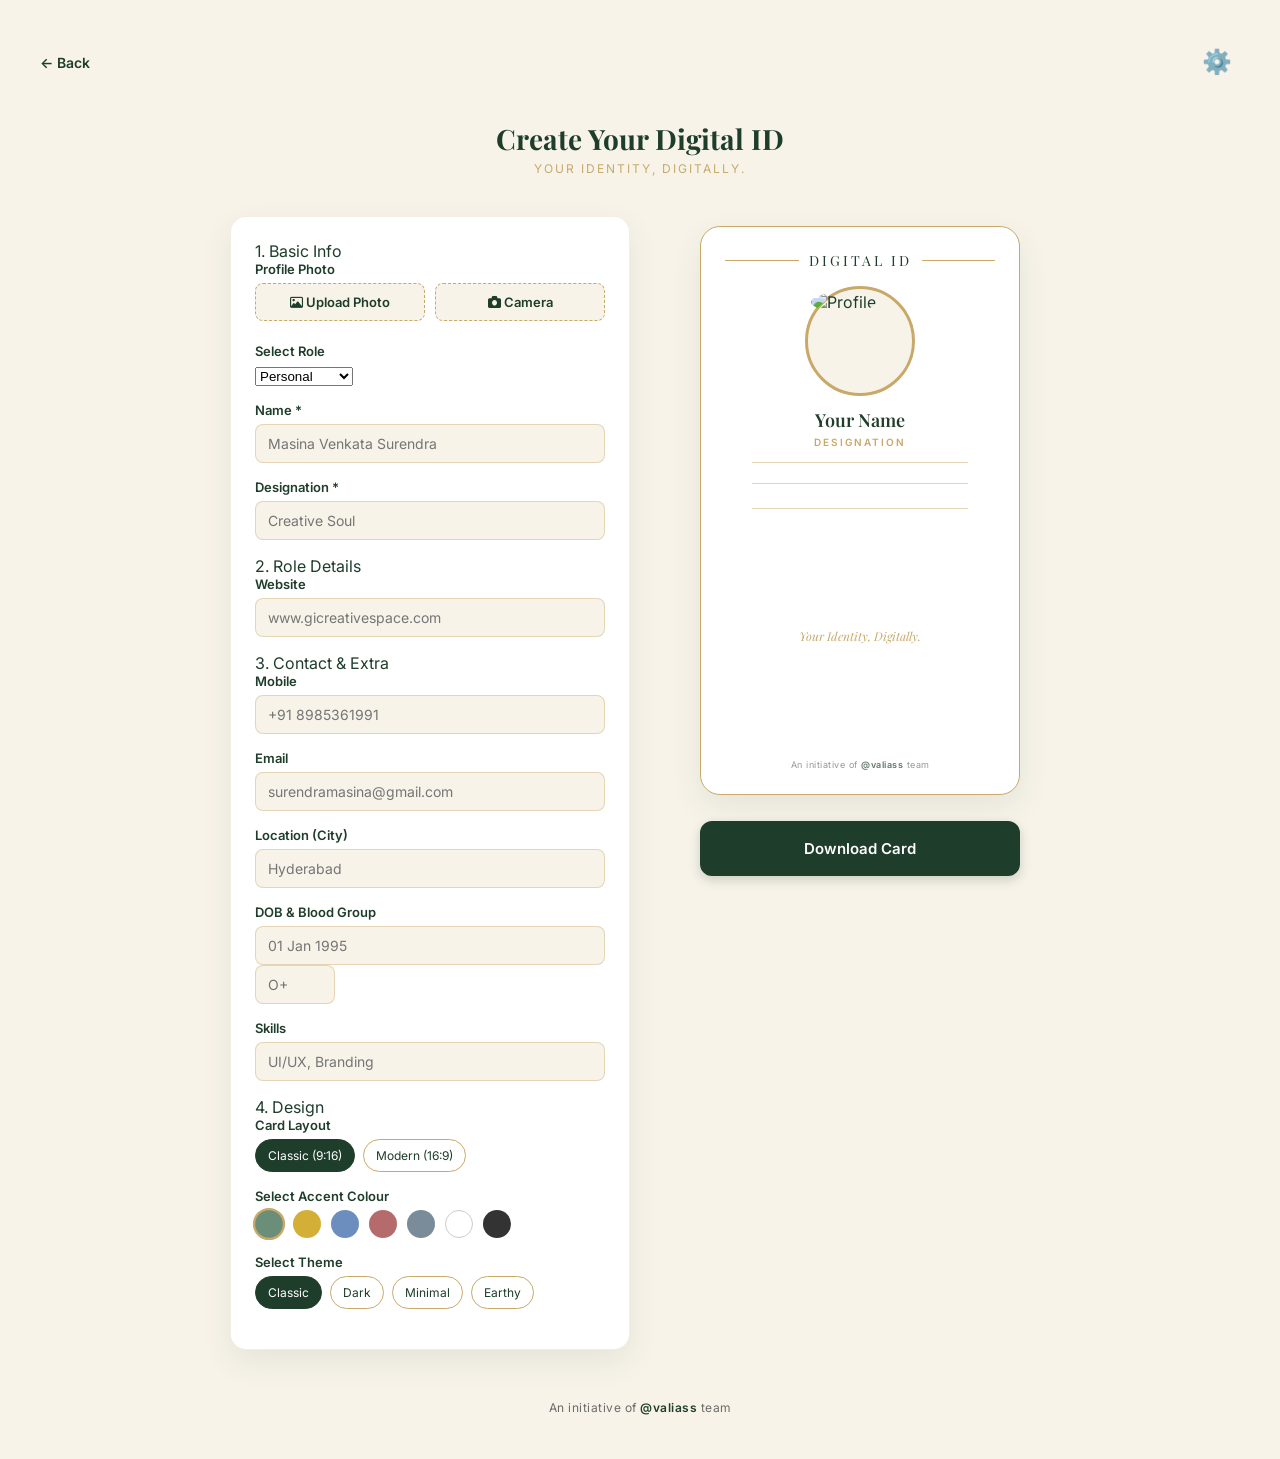
==== generator.html @ c9c591f2 "Update generator.html" ====
<!DOCTYPE html>
<html lang="en">
<head>
    <meta charset="UTF-8">
    <meta name="viewport" content="width=device-width, initial-scale=1.0">
    <title>Create Your Digital ID - Free</title>
    
    <link rel="icon" href="data:,">
    
    <!-- Google Fonts -->
    <link rel="preconnect" href="https://fonts.googleapis.com">
    <link rel="preconnect" href="https://fonts.gstatic.com" crossorigin>
    <link href="https://fonts.googleapis.com/css2?family=Inter:wght@400;500;600&family=Playfair+Display:ital,wght@0,600;1,400&display=swap" rel="stylesheet">
    
    <!-- FontAwesome for Premium Icons -->
    <link rel="stylesheet" href="https://cdnjs.cloudflare.com/ajax/libs/font-awesome/6.4.0/css/all.min.css">
    
    <!-- html2canvas for Download -->
    <script src="https://cdnjs.cloudflare.com/ajax/libs/html2canvas/1.4.1/html2canvas.min.js"></script>

    <!-- Custom CSS -->
    <link rel="stylesheet" href="css/style.css">
    <link rel="stylesheet" href="css/generator.css">
</head>
<body>

    <!-- Top Bar -->
    <div class="top-nav">
        <a href="index.html" class="back-btn">← Back</a>
        <button id="settingsBtn" class="settings-icon">⚙️</button>
    </div>

    <div class="generator-container">
        <h1 class="page-title">Create Your Digital ID</h1>
        <p class="page-subtitle">Your Identity, Digitally.</p>

        <div class="generator-layout">
            
            <!-- LEFT SIDE: FORM -->
            <div class="form-section">
                
                <!-- Section 1: Basic Info -->
                <div class="form-section-title">1. Basic Info</div>
                
                <div class="form-group">
                    <label>Profile Photo</label>
                    <div class="photo-buttons">
                        <label for="fileInput" class="btn-upload"><i class="fa-regular fa-image"></i> Upload Photo</label>
                        <input type="file" id="fileInput" accept="image/*" hidden>
                        <label for="cameraInput" class="btn-upload"><i class="fa-solid fa-camera"></i> Camera</label>
                        <input type="file" id="cameraInput" accept="image/*" capture="user" hidden>
                    </div>
                </div>

                <div class="form-group">
                    <label>Select Role</label>
                    <select id="roleSelect" onchange="updateRoleFields()">
                        <option value="personal">Personal</option>
                        <option value="professional">Professional</option>
                        <option value="student">Student</option>
                        <option value="organization">Organization</option>
                    </select>
                </div>

                <div class="form-group">
                    <label>Name *</label>
                    <input type="text" id="nameInput" placeholder="Masina Venkata Surendra" oninput="updateCard()">
                </div>

                <div class="form-group">
                    <label>Designation *</label>
                    <input type="text" id="designationInput" placeholder="Creative Soul" oninput="updateCard()">
                </div>

                <!-- Section 2: Role Specific -->
                <div class="form-section-title">2. Role Details</div>
                <div class="form-group" id="roleFieldGroup" style="display: none;">
                    <label id="roleFieldLabel">Company Name</label>
                    <input type="text" id="roleInput" placeholder="GI Creative Space" oninput="updateCard()">
                </div>
                <div class="form-group" id="websiteGroup">
                    <label>Website</label>
                    <input type="text" id="websiteInput" placeholder="www.gicreativespace.com" oninput="updateCard()">
                </div>

                <!-- Section 3: Contact & Extra -->
                <div class="form-section-title">3. Contact & Extra</div>
                
                <div class="form-group">
                    <label>Mobile</label>
                    <input type="text" id="mobileInput" placeholder="+91 8985361991" oninput="updateCard()">
                </div>

                <div class="form-group">
                    <label>Email</label>
                    <input type="email" id="emailInput" placeholder="surendramasina@gmail.com" oninput="updateCard()">
                </div>

                <div class="form-group">
                    <label>Location (City)</label>
                    <input type="text" id="locationInput" placeholder="Hyderabad" oninput="updateCard()">
                </div>

                <div class="form-group">
                    <label>DOB & Blood Group</label>
                    <div class="dob-blood-group">
                        <input type="text" id="dobInput" placeholder="01 Jan 1995" oninput="updateCard()">
                        <input type="text" id="bloodInput" placeholder="O+" oninput="updateCard()" style="max-width: 80px;">
                    </div>
                </div>

                <div class="form-group">
                    <label>Skills</label>
                    <input type="text" id="skillsInput" placeholder="UI/UX, Branding" oninput="updateCard()">
                </div>

                <!-- Design Selection -->
                <div class="form-section-title">4. Design</div>
                
                <div class="form-group">
                    <label>Card Layout</label>
                    <div class="layout-selector">
                        <button class="layout-btn active" data-layout="layout-classic" onclick="setLayout('classic')">Classic (9:16)</button>
                        <button class="layout-btn" data-layout="layout-modern" onclick="setLayout('modern')">Modern (16:9)</button>
                    </div>
                </div>

                <div class="form-group">
                    <label>Select Accent Colour</label>
                    <div class="color-selector">
                        <div class="color-swatch active" data-color="green" style="background: #6B8E78;" onclick="setColor('green')"></div>
                        <div class="color-swatch" data-color="gold" style="background: #D4AF37;" onclick="setColor('gold')"></div>
                        <div class="color-swatch" data-color="blue" style="background: #6C8EBF;" onclick="setColor('blue')"></div>
                        <div class="color-swatch" data-color="rose" style="background: #B56B6B;" onclick="setColor('rose')"></div>
                        <div class="color-swatch" data-color="slate" style="background: #7A8B99;" onclick="setColor('slate')"></div>
                        <div class="color-swatch" data-color="white" style="background: #FFFFFF; border: 1px solid #ccc;" onclick="setColor('white')"></div>
                        <div class="color-swatch" data-color="black" style="background: #333333;" onclick="setColor('black')"></div>
                    </div>
                </div>

                <div class="form-group">
                    <label>Select Theme</label>
                    <div class="theme-selector">
                        <button class="theme-btn active" data-theme="classic" onclick="setTheme('classic')">Classic</button>
                        <button class="theme-btn" data-theme="dark" onclick="setTheme('dark')">Dark</button>
                        <button class="theme-btn" data-theme="minimal" onclick="setTheme('minimal')">Minimal</button>
                        <button class="theme-btn" data-theme="earthy" onclick="setTheme('earthy')">Earthy</button>
                    </div>
                </div>
            </div>

            <!-- RIGHT SIDE: LIVE PREVIEW -->
            <div class="preview-section">
                <div class="sticky-preview">
                    
                    <div id="downloadWrapper" class="download-wrapper">
                        
                        <!-- CLASSIC CARD (9:16) -->
                        <div id="classicCard" class="id-card theme-classic color-green layout-classic">
                            <div class="card-header">
                                <span class="line"></span> DIGITAL ID <span class="line"></span>
                            </div>
                            
                            <div class="card-photo-container">
                                <img id="cardPhoto" src="https://ui-avatars.com/api/?name=User&background=1F3D2B&color=C8A96A&size=150" alt="Profile">
                            </div>
                            
                            <h2 id="cardName" class="card-name">Your Name</h2>
                            <p id="cardDesignation" class="card-designation">Designation</p>
                            <p id="cardRole" class="card-org hidden">Organization</p>
                            
                            <div class="card-divider"></div>
                            
                            <div class="card-contact">
                                <p id="cardMobile" class="hidden"><i class="fa-solid fa-phone accent-icon"></i> <span id="mobileText"></span></p>
                                <p id="cardEmail" class="hidden"><i class="fa-solid fa-envelope accent-icon"></i> <span id="emailText"></span></p>
                                <p id="cardWebsite" class="hidden"><i class="fa-solid fa-globe accent-icon"></i> <span id="websiteText"></span></p>
                            </div>
                            
                            <div class="card-divider"></div>
                            
                            <!-- Extra Details -->
                            <div class="card-extra-details">
                                <div class="row-details">
                                    <p id="cardDob" class="hidden"><i class="fa-regular fa-calendar accent-icon"></i> <span id="dobText"></span></p>
                                    <p id="cardBlood" class="hidden"><i class="fa-solid fa-droplet accent-icon"></i> <span id="bloodText"></span></p>
                                </div>
                                <p id="cardLocation" class="hidden"><i class="fa-solid fa-location-dot accent-icon"></i> <span id="locationText"></span></p>
                                <p id="cardSkills" class="hidden"><i class="fa-solid fa-wand-magic-sparkles accent-icon"></i> <span id="skillsText"></span></p>
                            </div>
                            
                            <div class="card-divider"></div>
                            
                            <p class="card-tagline">Your Identity, Digitally.</p>
                            <p class="card-branding">An initiative of <span class="valiass-link" onclick="openContactPopup(event)">@valiass</span> team</p>
                        </div>

                        <!-- MODERN CARDS (Front & Back) - Hidden by default -->
                        <div id="modernWrapper" class="modern-wrapper hidden">
                            <!-- Modern Front -->
                            <div id="modernFront" class="id-card theme-classic color-green layout-modern">
                                <div class="card-photo-container">
                                    <img id="modernPhoto" src="https://ui-avatars.com/api/?name=User&background=1F3D2B&color=C8A96A&size=150" alt="Profile">
                                </div>
                                <div class="modern-text">
                                    <h2 id="modernName" class="card-name">Your Name</h2>
                                    <p id="modernDesignation" class="card-designation">Designation</p>
                                    <p id="modernRole" class="card-org hidden">Organization</p>
                                </div>
                                <p class="card-branding" style="position: absolute; bottom: 10px; right: 10px;">An initiative of @valiass</p>
                            </div>
                            
                            <!-- Modern Back -->
                            <div id="modernBack" class="id-card theme-classic color-green layout-modern-back">
                                <div class="back-content">
                                    <div class="back-columns">
                                        <div class="back-col">
                                            <p id="bDob" class="hidden"><i class="fa-regular fa-calendar accent-icon"></i> <span id="bDobText"></span></p>
                                            <p id="bBlood" class="hidden"><i class="fa-solid fa-droplet accent-icon"></i> <span id="bBloodText"></span></p>
                                            <p id="bLocation" class="hidden"><i class="fa-solid fa-location-dot accent-icon"></i> <span id="bLocationText"></span></p>
                                            <p id="bSkills" class="hidden"><i class="fa-solid fa-wand-magic-sparkles accent-icon"></i> <span id="bSkillsText"></span></p>
                                        </div>
                                        <div class="back-col">
                                            <p id="bMobile" class="hidden"><i class="fa-solid fa-phone accent-icon"></i> <span id="bMobileText"></span></p>
                                            <p id="bEmail" class="hidden"><i class="fa-solid fa-envelope accent-icon"></i> <span id="bEmailText"></span></p>
                                            <p id="bWebsite" class="hidden"><i class="fa-solid fa-globe accent-icon"></i> <span id="bWebsiteText"></span></p>
                                        </div>
                                    </div>
                                    <div class="card-divider" style="width: 100%; margin-top: 10px;"></div>
                                    <p class="card-tagline" style="margin-top: 10px;">Your Identity, Digitally.</p>
                                    <p class="card-branding">An initiative of <span class="valiass-link" onclick="openContactPopup(event)">@valiass</span> team</p>
                                </div>
                            </div>
                        </div>

                    </div>

                    <button id="downloadBtn" class="btn btn-primary" style="margin-top: 16px; width: 100%; max-width: 320px;">Download Card</button>
                </div>
            </div>

        </div>

        <div class="page-footer">
            An initiative of <span class="valiass-link" onclick="openContactPopup(event)">@valiass</span> team
        </div>
    </div>

    <!-- Contact Popup Modal -->
    <div id="contactModal" class="modal hidden">
        <div class="modal-content">
            <h3>Contact @valiass</h3>
            <p>Get in touch with us!</p>
            <div class="contact-buttons">
                <a href="tel:+918985361991" class="btn btn-primary"><i class="fa-solid fa-phone"></i> Call</a>
                <a href="https://wa.me/918985361991" target="_blank" class="btn btn-secondary"><i class="fa-brands fa-whatsapp"></i> WhatsApp</a>
            </div>
            <button onclick="closeContactPopup()" class="btn close-btn">Close</button>
        </div>
    </div>

    <script src="js/generator.js"></script>
</body>
</html>
---- css/style.css ----
/* --- Root Variables --- */
:root {
    --ivory: #F7F3E9;
    --white: #FFFFFF;
    --forest-green: #1F3D2B;
    --forest-light: #2E5A3F;
    --champagne: #C8A96A;
    --warm-grey: #6B6B6B;
    
    --shadow-soft: 0 12px 32px rgba(31, 61, 43, 0.08);
    --shadow-hover: 0 16px 40px rgba(31, 61, 43, 0.15);
}

/* --- Base Reset --- */
* {
    margin: 0;
    padding: 0;
    box-sizing: border-box;
}

body {
    font-family: 'Inter', sans-serif;
    background-color: var(--ivory);
    color: var(--forest-green);
    display: flex;
    flex-direction: column;
    align-items: center;
    min-height: 100vh;
    padding: 24px 16px;
    position: relative;
}

/* --- Top Right Settings --- */
.top-settings-wrapper {
    position: absolute;
    top: 20px;
    right: 20px;
    z-index: 100;
}

.settings-icon {
    background: transparent;
    border: none;
    font-size: 24px;
    cursor: pointer;
    padding: 8px;
    border-radius: 50%;
    transition: background-color 0.2s;
}

.settings-icon:hover {
    background-color: rgba(200, 169, 106, 0.2);
}

/* Settings Dropdown */
.settings-dropdown {
    position: absolute;
    top: 45px;
    right: 0;
    background-color: var(--white);
    border: 1px solid var(--champagne);
    border-radius: 12px;
    box-shadow: var(--shadow-hover);
    width: 200px;
    overflow: hidden;
    animation: fadeInDown 0.2s ease-out;
}

@keyframes fadeInDown {
    from { opacity: 0; transform: translateY(-10px); }
    to { opacity: 1; transform: translateY(0); }
}

.dropdown-item {
    display: block;
    width: 100%;
    padding: 12px 16px;
    text-align: left;
    background: none;
    border: none;
    font-family: 'Inter', sans-serif;
    font-size: 13px;
    color: var(--forest-green);
    cursor: pointer;
    transition: background-color 0.2s;
}

.dropdown-item:hover {
    background-color: var(--ivory);
}

.close-item {
    color: var(--warm-grey);
    border-top: 1px solid rgba(200, 169, 106, 0.2);
}

.hidden {
    display: none !important;
}

/* --- Container --- */
.container {
    width: 100%;
    max-width: 900px;
    display: flex;
    flex-direction: column;
    align-items: center;
    margin-top: 30px; /* Space for top settings */
}

.fade-in {
    animation: fadeIn 0.8s ease-out forwards;
}

@keyframes fadeIn {
    from { opacity: 0; transform: translateY(15px); }
    to { opacity: 1; transform: translateY(0); }
}

/* --- Brand Header --- */
.brand-header {
    display: flex;
    flex-direction: column;
    align-items: center;
    margin-bottom: 40px;
    width: 100%;
}

.brand-header h1 {
    font-family: 'Playfair Display', serif;
    font-size: 32px;
    letter-spacing: 5px;
    color: var(--forest-green);
    margin: 8px 0;
}

.brand-header p {
    font-size: 13px;
    letter-spacing: 2px;
    color: var(--champagne);
    text-transform: uppercase;
    margin-top: 8px;
}

.header-line {
    width: 80px;
    height: 1px;
    background-color: var(--champagne);
    display: inline-block;
}

/* --- Main Layout --- */
.main-layout {
    display: flex;
    flex-direction: row;
    gap: 50px;
    width: 100%;
    justify-content: center;
    align-items: center;
}

.card-section {
    flex: 1;
    display: flex;
    justify-content: flex-end;
}

.options-section {
    flex: 1;
    display: flex;
    flex-direction: column;
    justify-content: center;
    align-items: flex-start;
    max-width: 350px;
}

/* --- Sample Card Design --- */
.sample-card-wrapper {
    width: 100%;
    max-width: 320px;
    aspect-ratio: 9 / 16;
    background-color: var(--white);
    border: 1px solid var(--champagne);
    border-radius: 24px;
    box-shadow: var(--shadow-soft);
    padding: 30px 24px;
    display: flex;
    flex-direction: column;
    align-items: center;
    position: relative;
    overflow: hidden;
    transition: transform 0.3s ease, box-shadow 0.3s ease;
}

.sample-card-wrapper:hover {
    transform: translateY(-5px);
    box-shadow: var(--shadow-hover);
}

.card-photo-ring {
    width: 140px;
    height: 140px;
    border-radius: 50%;
    border: 3px solid var(--champagne);
    padding: 4px;
    margin-bottom: 20px;
    background-color: var(--ivory);
}

.sample-photo {
    width: 100%;
    height: 100%;
    object-fit: cover;
    border-radius: 50%;
}

.card-name {
    font-family: 'Playfair Display', serif;
    font-size: 22px;
    color: var(--forest-green);
    margin-bottom: 6px;
    text-align: center;
    font-weight: 600;
}

.card-designation {
    font-size: 11px;
    letter-spacing: 2.5px;
    color: var(--champagne);
    text-transform: uppercase;
    font-weight: 600;
    margin-bottom: 6px;
}

.card-org {
    font-size: 14px;
    color: var(--forest-light);
    margin-bottom: 20px;
    font-weight: 500;
}

.card-divider {
    width: 85%;
    height: 1px;
    background-color: var(--champagne);
    opacity: 0.5;
    margin-bottom: 16px;
}

.bottom-div {
    margin-top: 16px;
    margin-bottom: 16px;
}

.card-contact {
    width: 100%;
    font-size: 13px;
    color: var(--warm-grey);
    display: flex;
    flex-direction: column;
    gap: 8px;
    padding-left: 10px;
}

.card-contact p {
    display: flex;
    align-items: center;
    gap: 10px;
}

.card-contact .icon {
    font-size: 14px;
    color: var(--champagne);
}

.card-tagline {
    font-family: 'Playfair Display', serif;
    font-style: italic;
    font-size: 14px;
    color: var(--champagne);
    margin-bottom: 10px;
}

.card-branding {
    font-size: 9px;
    color: var(--warm-grey);
    letter-spacing: 0.5px;
    opacity: 0.8;
    margin-top: auto;
}

/* --- Buttons --- */
.install-btn-container {
    width: 100%;
    margin-bottom: 16px;
}

.actions-container {
    width: 100%;
    display: flex;
    flex-direction: column;
    gap: 16px;
    margin-bottom: 16px;
}

.btn {
    width: 100%;
    padding: 16px;
    border-radius: 12px;
    font-family: 'Inter', sans-serif;
    font-size: 15px;
    font-weight: 600;
    text-align: center;
    cursor: pointer;
    text-decoration: none;
    transition: all 0.25s ease;
    display: block;
}

.btn-primary {
    background-color: var(--forest-green);
    color: var(--white);
    border: 2px solid var(--forest-green);
    box-shadow: 0 4px 12px rgba(31, 61, 43, 0.2);
}

.btn-primary:hover {
    background-color: var(--forest-light);
    transform: translateY(-2px);
}

.btn-secondary {
    background-color: transparent;
    color: var(--forest-green);
    border: 2px solid var(--forest-green);
}

.btn-secondary:hover {
    background-color: rgba(31, 61, 43, 0.05);
    transform: translateY(-2px);
}

.btn-install {
    background-color: transparent;
    color: var(--forest-green);
    border: 2px solid var(--champagne);
}
.btn-install:hover {
    background-color: rgba(200, 169, 106, 0.1);
    transform: translateY(-2px);
}

.sign-in-container {
    width: 100%;
    margin-bottom: 24px;
}

.btn-signin {
    background-color: var(--forest-green);
    color: var(--white);
    border: 2px solid var(--forest-green);
    font-size: 14px;
}
.btn-signin:hover {
    background-color: var(--forest-light);
    transform: translateY(-2px);
}

/* --- Video Section --- */
.video-section {
    width: 100%;
    background-color: rgba(200, 169, 106, 0.08);
    border-radius: 12px;
    padding: 16px;
    text-align: center;
    margin-bottom: 24px;
    border: 1px dashed var(--champagne);
    cursor: pointer;
    transition: background-color 0.3s;
}

.video-section:hover {
    background-color: rgba(200, 169, 106, 0.15);
}

.video-section p {
    font-size: 14px;
    color: var(--forest-green);
    font-weight: 600;
    display: flex;
    align-items: center;
    justify-content: center;
    gap: 8px;
}

.play-icon {
    font-size: 12px;
    color: var(--champagne);
}

/* --- Footer Links --- */
.footer-links {
    width: 100%;
    display: flex;
    justify-content: center;
    gap: 12px;
    font-size: 13px;
}

.footer-links a {
    color: var(--warm-grey);
    text-decoration: none;
    transition: color 0.2s;
}

.footer-links a:hover {
    color: var(--forest-green);
    text-decoration: underline;
}

.footer-links .divider {
    color: var(--champagne);
}

/* --- Page Bottom Branding --- */
.page-footer {
    margin-top: 50px;
    font-size: 12px;
    color: var(--warm-grey);
    text-align: center;
    letter-spacing: 0.5px;
}

/* --- Mobile Responsiveness --- */
@media (max-width: 768px) {
    .main-layout {
        flex-direction: column;
        gap: 32px;
    }

    .card-section {
        justify-content: center;
    }

    .options-section {
        align-items: center;
        width: 100%;
    }

    .actions-container, 
    .install-btn-container,
    .sign-in-container, 
    .video-section, 
    .footer-links {
        max-width: 320px;
    }
    
    .page-footer {
        margin-top: 30px;
    }
    
    .top-settings-wrapper {
        top: 10px;
        right: 10px;
    }
}
---- css/generator.css ----
/* --- Generator Layout --- */
.generator-container {
    width: 100%;
    max-width: 1100px;
    margin: 20px auto;
    padding: 0 20px;
}

.page-title {
    font-family: 'Playfair Display', serif;
    font-size: 28px;
    color: var(--forest-green);
    text-align: center;
    margin-bottom: 4px;
}

.page-subtitle {
    font-size: 12px;
    color: var(--champagne);
    text-align: center;
    text-transform: uppercase;
    letter-spacing: 2px;
    margin-bottom: 40px;
}

.generator-layout {
    display: flex;
    gap: 40px;
    align-items: flex-start;
    justify-content: center;
}

.form-section {
    flex: 1;
    max-width: 400px;
    background: var(--white);
    padding: 24px;
    border-radius: 16px;
    box-shadow: var(--shadow-soft);
    border: 1px solid rgba(200, 169, 106, 0.2);
}

.preview-section {
    flex: 1;
    max-width: 380px;
    display: flex;
    justify-content: center;
}

.sticky-preview {
    position: sticky;
    top: 80px;
    display: flex;
    flex-direction: column;
    align-items: center;
    width: 100%;
}

/* --- Form Elements --- */
.form-group { margin-bottom: 16px; }
.form-group label { display: block; font-size: 13px; font-weight: 600; color: var(--forest-green); margin-bottom: 6px; }
.form-group input[type="text"], .form-group input[type="email"] {
    width: 100%; padding: 10px 12px; border: 1px solid rgba(200, 169, 106, 0.4); border-radius: 8px;
    font-family: 'Inter', sans-serif; font-size: 14px; color: var(--forest-green); background: var(--ivory); outline: none; transition: border-color 0.2s;
}
.form-group input:focus { border-color: var(--champagne); }
.photo-buttons { display: flex; gap: 10px; }
.btn-upload {
    flex: 1; padding: 10px; text-align: center; background: var(--ivory); border: 1px dashed var(--champagne); border-radius: 8px;
    font-size: 13px; cursor: pointer; color: var(--forest-green); font-weight: 500; transition: background 0.2s;
}
.btn-upload:hover { background: rgba(200, 169, 106, 0.1); }

/* --- Selectors --- */
.theme-selector, .layout-selector { display: flex; gap: 8px; flex-wrap: wrap; }
.theme-btn, .layout-btn {
    padding: 8px 12px; border: 1px solid var(--champagne); background: transparent; border-radius: 20px;
    font-family: 'Inter', sans-serif; font-size: 12px; cursor: pointer; color: var(--forest-green); transition: all 0.2s;
}
.theme-btn.active, .layout-btn.active { background: var(--forest-green); color: var(--white); border-color: var(--forest-green); }

/* --- Colour Selector --- */
.color-selector { display: flex; gap: 10px; margin-top: 6px; }
.color-swatch {
    width: 28px; height: 28px; border-radius: 50%; cursor: pointer; border: 2px solid transparent; transition: transform 0.2s, border 0.2s;
}
.color-swatch:hover { transform: scale(1.1); }
.color-swatch.active { border-color: var(--champagne); transform: scale(1.15); }

/* --- Download Wrapper --- */
.download-wrapper {
    display: flex; flex-direction: column; align-items: center; padding: 10px; background-color: var(--ivory); border-radius: 20px; width: 100%;
}

/* --- The ID Card Design --- */
.id-card {
    width: 320px;
    aspect-ratio: 9 / 16;
    background-color: var(--white);
    border: 1px solid var(--champagne);
    border-radius: 20px;
    padding: 24px;
    display: flex;
    flex-direction: column;
    align-items: center;
    box-shadow: var(--shadow-soft);
    position: relative;
    overflow: hidden;
    transition: all 0.3s ease;
}

/* Card Header */
.card-header {
    display: flex; align-items: center; justify-content: center; gap: 10px; width: 100%;
    font-family: 'Playfair Display', serif; font-size: 14px; letter-spacing: 3px; margin-bottom: 16px;
}
.card-header .line { flex: 1; height: 1px; background: var(--champagne); }

/* Photo & Text */
.card-photo-container {
    width: 110px; height: 110px; border-radius: 50%; border: 3px solid var(--champagne); padding: 3px; margin-bottom: 12px; background: var(--ivory);
}
.card-photo-container img { width: 100%; height: 100%; object-fit: cover; border-radius: 50%; }
.card-name { font-family: 'Playfair Display', serif; font-size: 18px; text-align: center; margin-bottom: 4px; }
.card-designation { font-size: 10px; letter-spacing: 2px; text-transform: uppercase; color: var(--champagne); font-weight: 600; margin-bottom: 4px; }
.card-org { font-size: 12px; margin-bottom: 12px; }
.card-divider { width: 80%; height: 1px; background: var(--champagne); opacity: 0.5; margin: 10px 0; }
.card-contact { width: 100%; display: flex; flex-direction: column; gap: 6px; font-size: 11px; }
.card-contact p { display: flex; align-items: center; gap: 8px; }

/* Extra Details */
.card-extra-details { width: 100%; display: flex; flex-direction: column; gap: 6px; font-size: 11px; margin-bottom: 4px; }
.card-extra-details p { display: flex; align-items: center; gap: 8px; }

.hidden { display: none !important; }
.card-tagline { font-family: 'Playfair Display', serif; font-style: italic; font-size: 12px; color: var(--champagne); margin-top: auto; margin-bottom: 6px; transition: color 0.3s; }
.card-branding { font-size: 9px; opacity: 0.7; transition: color 0.3s; }

/* --- Accent Colors --- */
.accent-icon { color: var(--accent-color, var(--champagne)); width: 14px; text-align: center; }
.color-green { --accent-color: #1F3D2B; }
.color-gold { --accent-color: #C8A96A; }
.color-navy { --accent-color: #2C3E50; }
.color-maroon { --accent-color: #800000; }
.color-charcoal { --accent-color: #36454F; }

/* --- Themes --- */
.theme-classic { background-color: var(--white); color: var(--forest-green); }
.theme-minimal { background-color: #FCFBF7; color: #4A4A4A; border: none; box-shadow: 0 4px 20px rgba(0,0,0,0.05); }
.theme-minimal .card-header { color: var(--forest-green); }
.theme-minimal .card-divider { background-color: #E0E0E0; }
.theme-minimal .card-name { color: var(--forest-green); }
.theme-dark { background-color: var(--forest-green); color: var(--white); border-color: var(--forest-light); }
.theme-dark .card-header, .theme-dark .card-name, .theme-dark .card-org, .theme-dark .card-contact, .theme-dark .card-extra-details { color: var(--white); }
.theme-dark .card-photo-container { background-color: var(--forest-light); border-color: var(--champagne); }
.theme-dark .card-tagline { color: var(--champagne); }
.theme-dark .valiass-link { color: var(--white) !important; }
.theme-earthy { background-color: #F4ECE1; color: #5D4037; border-color: #D7CCC8; }
.theme-earthy .card-header .line, .theme-earthy .card-divider { background-color: #BCAAA4; }

/* --- Responsive Adjustments --- */
@media (max-width: 768px) {
    .generator-layout { flex-direction: column; align-items: center; }
    .form-section { width: 100%; max-width: 100%; }
    .preview-section { width: 100%; max-width: 100%; margin-top: 20px; }
    .sticky-preview { position: relative; top: 0; }
    .id-card { width: 100%; max-width: 320px; }
}

/* --- Top Nav & Links --- */
.top-nav { width: 100%; display: flex; justify-content: space-between; align-items: center; padding: 16px 24px; }
.back-btn { color: var(--forest-green); text-decoration: none; font-weight: 600; font-size: 14px; }
.valiass-link { color: var(--forest-green); font-weight: 600; cursor: pointer; text-decoration: none; }
.valiass-link:hover { text-decoration: underline; }

/* --- Modal --- */
.modal { position: fixed; top: 0; left: 0; width: 100%; height: 100%; background: rgba(31, 61, 43, 0.6); display: flex; justify-content: center; align-items: center; z-index: 1000; backdrop-filter: blur(3px); }
.modal-content { background: var(--white); padding: 24px; border-radius: 16px; text-align: center; width: 90%; max-width: 300px; box-shadow: 0 10px 30px rgba(0,0,0,0.2); }
.contact-buttons { display: flex; flex-direction: column; gap: 10px; margin: 20px 0; }
.close-btn { background: transparent; border: none; color: var(--warm-grey); cursor: pointer; }
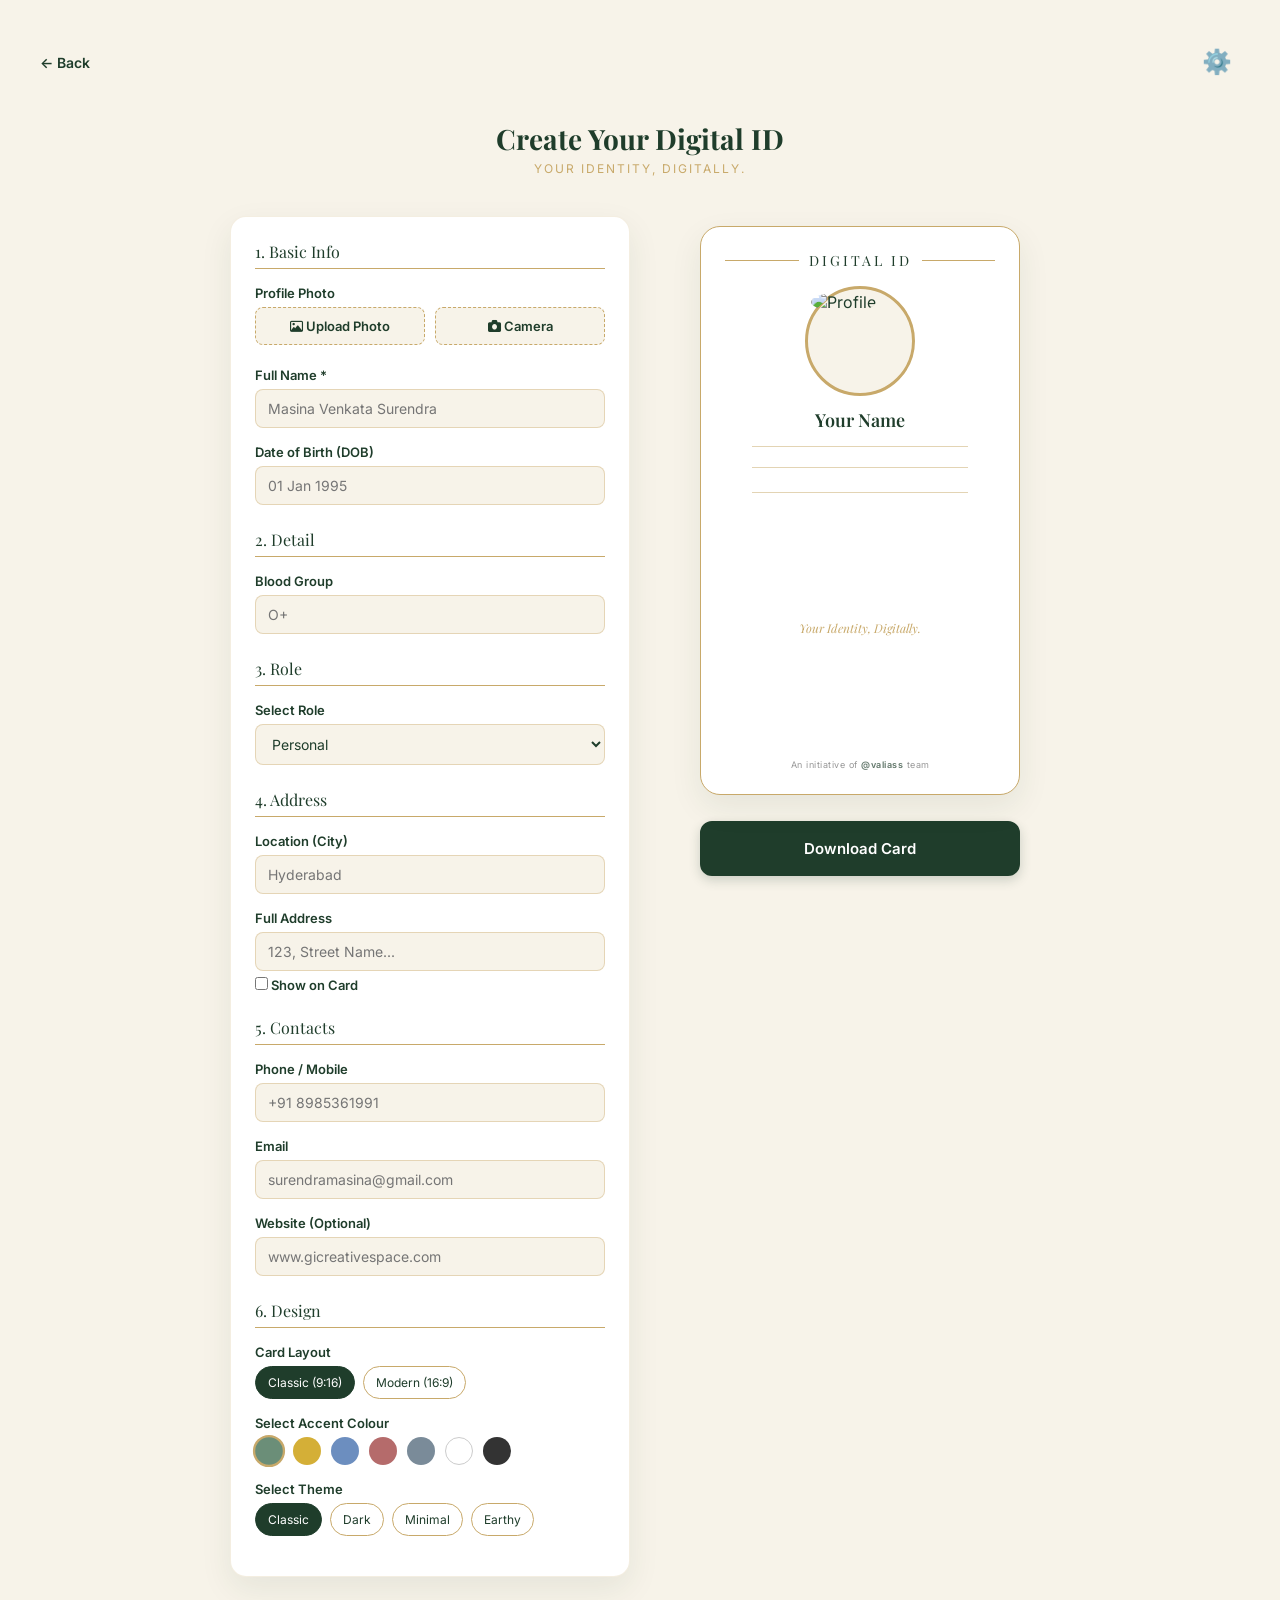
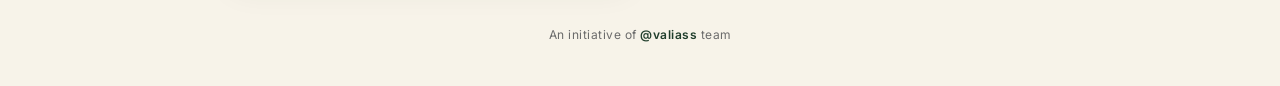
==== commit 814d319d: "Update generator.html" ====
--- a/generator.html
+++ b/generator.html
@@ -15,6 +15,10 @@
     <!-- FontAwesome for Premium Icons -->
     <link rel="stylesheet" href="https://cdnjs.cloudflare.com/ajax/libs/font-awesome/6.4.0/css/all.min.css">
     
+    <!-- Cropper.js for Image Cropping -->
+    <link rel="stylesheet" href="https://cdnjs.cloudflare.com/ajax/libs/cropperjs/1.5.13/cropper.min.css">
+    <script src="https://cdnjs.cloudflare.com/ajax/libs/cropperjs/1.5.13/cropper.min.js"></script>
+
     <!-- html2canvas for Download -->
     <script src="https://cdnjs.cloudflare.com/ajax/libs/html2canvas/1.4.1/html2canvas.min.js"></script>
 
@@ -53,69 +57,77 @@
                 </div>
 
                 <div class="form-group">
+                    <label>Full Name *</label>
+                    <input type="text" id="nameInput" placeholder="Masina Venkata Surendra" oninput="updateCard()">
+                </div>
+
+                <div class="form-group">
+                    <label>Date of Birth (DOB)</label>
+                    <input type="text" id="dobInput" placeholder="01 Jan 1995" oninput="updateCard()">
+                </div>
+
+                <!-- Section 2: Detail -->
+                <div class="form-section-title">2. Detail</div>
+                <div class="form-group">
+                    <label>Blood Group</label>
+                    <input type="text" id="bloodInput" placeholder="O+" oninput="updateCard()">
+                </div>
+
+                <!-- Section 3: Role -->
+                <div class="form-section-title">3. Role</div>
+                <div class="form-group">
                     <label>Select Role</label>
                     <select id="roleSelect" onchange="updateRoleFields()">
                         <option value="personal">Personal</option>
                         <option value="professional">Professional</option>
                         <option value="student">Student</option>
-                        <option value="organization">Organization</option>
+                        <option value="business">Business</option>
                     </select>
                 </div>
-
-                <div class="form-group">
-                    <label>Name *</label>
-                    <input type="text" id="nameInput" placeholder="Masina Venkata Surendra" oninput="updateCard()">
-                </div>
-
-                <div class="form-group">
-                    <label>Designation *</label>
-                    <input type="text" id="designationInput" placeholder="Creative Soul" oninput="updateCard()">
-                </div>
-
-                <!-- Section 2: Role Specific -->
-                <div class="form-section-title">2. Role Details</div>
-                <div class="form-group" id="roleFieldGroup" style="display: none;">
-                    <label id="roleFieldLabel">Company Name</label>
-                    <input type="text" id="roleInput" placeholder="GI Creative Space" oninput="updateCard()">
-                </div>
-                <div class="form-group" id="websiteGroup">
-                    <label>Website</label>
-                    <input type="text" id="websiteInput" placeholder="www.gicreativespace.com" oninput="updateCard()">
-                </div>
-
-                <!-- Section 3: Contact & Extra -->
-                <div class="form-section-title">3. Contact & Extra</div>
-                
-                <div class="form-group">
-                    <label>Mobile</label>
+                
+                <!-- Dynamic Role Fields -->
+                <div id="roleFieldsContainer" class="hidden">
+                    <div class="form-group" id="roleField1Group">
+                        <label id="roleField1Label">Label</label>
+                        <input type="text" id="roleField1Input" placeholder="" oninput="updateCard()">
+                    </div>
+                    <div class="form-group" id="roleField2Group">
+                        <label id="roleField2Label">Label</label>
+                        <input type="text" id="roleField2Input" placeholder="" oninput="updateCard()">
+                    </div>
+                </div>
+
+                <!-- Section 4: Address -->
+                <div class="form-section-title">4. Address</div>
+                <div class="form-group">
+                    <label>Location (City)</label>
+                    <input type="text" id="locationInput" placeholder="Hyderabad" oninput="updateCard()">
+                </div>
+                <div class="form-group">
+                    <label>Full Address</label>
+                    <input type="text" id="addressInput" placeholder="123, Street Name..." oninput="updateCard()">
+                    <label class="checkbox-label" style="margin-top: 6px;">
+                        <input type="checkbox" id="showAddress" onchange="updateCard()"> Show on Card
+                    </label>
+                </div>
+
+                <!-- Section 5: Contacts -->
+                <div class="form-section-title">5. Contacts</div>
+                <div class="form-group">
+                    <label>Phone / Mobile</label>
                     <input type="text" id="mobileInput" placeholder="+91 8985361991" oninput="updateCard()">
                 </div>
-
                 <div class="form-group">
                     <label>Email</label>
                     <input type="email" id="emailInput" placeholder="surendramasina@gmail.com" oninput="updateCard()">
                 </div>
-
-                <div class="form-group">
-                    <label>Location (City)</label>
-                    <input type="text" id="locationInput" placeholder="Hyderabad" oninput="updateCard()">
-                </div>
-
-                <div class="form-group">
-                    <label>DOB & Blood Group</label>
-                    <div class="dob-blood-group">
-                        <input type="text" id="dobInput" placeholder="01 Jan 1995" oninput="updateCard()">
-                        <input type="text" id="bloodInput" placeholder="O+" oninput="updateCard()" style="max-width: 80px;">
-                    </div>
-                </div>
-
-                <div class="form-group">
-                    <label>Skills</label>
-                    <input type="text" id="skillsInput" placeholder="UI/UX, Branding" oninput="updateCard()">
-                </div>
-
-                <!-- Design Selection -->
-                <div class="form-section-title">4. Design</div>
+                <div class="form-group">
+                    <label>Website (Optional)</label>
+                    <input type="text" id="websiteInput" placeholder="www.gicreativespace.com" oninput="updateCard()">
+                </div>
+
+                <!-- Section 6: Design -->
+                <div class="form-section-title">6. Design</div>
                 
                 <div class="form-group">
                     <label>Card Layout</label>
@@ -166,8 +178,8 @@
                             </div>
                             
                             <h2 id="cardName" class="card-name">Your Name</h2>
-                            <p id="cardDesignation" class="card-designation">Designation</p>
-                            <p id="cardRole" class="card-org hidden">Organization</p>
+                            <p id="cardRole1" class="card-designation hidden"></p>
+                            <p id="cardRole2" class="card-org hidden"></p>
                             
                             <div class="card-divider"></div>
                             
@@ -186,7 +198,7 @@
                                     <p id="cardBlood" class="hidden"><i class="fa-solid fa-droplet accent-icon"></i> <span id="bloodText"></span></p>
                                 </div>
                                 <p id="cardLocation" class="hidden"><i class="fa-solid fa-location-dot accent-icon"></i> <span id="locationText"></span></p>
-                                <p id="cardSkills" class="hidden"><i class="fa-solid fa-wand-magic-sparkles accent-icon"></i> <span id="skillsText"></span></p>
+                                <p id="cardAddress" class="hidden"><i class="fa-solid fa-map-location-dot accent-icon"></i> <span id="addressText"></span></p>
                             </div>
                             
                             <div class="card-divider"></div>
@@ -204,8 +216,8 @@
                                 </div>
                                 <div class="modern-text">
                                     <h2 id="modernName" class="card-name">Your Name</h2>
-                                    <p id="modernDesignation" class="card-designation">Designation</p>
-                                    <p id="modernRole" class="card-org hidden">Organization</p>
+                                    <p id="modernRole1" class="card-designation hidden"></p>
+                                    <p id="modernRole2" class="card-org hidden"></p>
                                 </div>
                                 <p class="card-branding" style="position: absolute; bottom: 10px; right: 10px;">An initiative of @valiass</p>
                             </div>
@@ -218,7 +230,7 @@
                                             <p id="bDob" class="hidden"><i class="fa-regular fa-calendar accent-icon"></i> <span id="bDobText"></span></p>
                                             <p id="bBlood" class="hidden"><i class="fa-solid fa-droplet accent-icon"></i> <span id="bBloodText"></span></p>
                                             <p id="bLocation" class="hidden"><i class="fa-solid fa-location-dot accent-icon"></i> <span id="bLocationText"></span></p>
-                                            <p id="bSkills" class="hidden"><i class="fa-solid fa-wand-magic-sparkles accent-icon"></i> <span id="bSkillsText"></span></p>
+                                            <p id="bAddress" class="hidden"><i class="fa-solid fa-map-location-dot accent-icon"></i> <span id="bAddressText"></span></p>
                                         </div>
                                         <div class="back-col">
                                             <p id="bMobile" class="hidden"><i class="fa-solid fa-phone accent-icon"></i> <span id="bMobileText"></span></p>
@@ -246,6 +258,20 @@
         </div>
     </div>
 
+    <!-- Crop Image Modal -->
+    <div id="cropModal" class="modal hidden">
+        <div class="modal-content" style="max-width: 500px;">
+            <h3>Crop Your Photo</h3>
+            <div class="crop-container">
+                <img id="cropImage" src="" alt="Crop">
+            </div>
+            <div class="contact-buttons" style="flex-direction: row; justify-content: center; gap: 16px;">
+                <button id="applyCropBtn" class="btn btn-primary" style="width: auto; padding: 10px 24px;">Apply</button>
+                <button id="cancelCropBtn" class="btn btn-secondary" style="width: auto; padding: 10px 24px;">Cancel</button>
+            </div>
+        </div>
+    </div>
+
     <!-- Contact Popup Modal -->
     <div id="contactModal" class="modal hidden">
         <div class="modal-content">
--- a/css/generator.css
+++ b/css/generator.css
@@ -57,13 +57,27 @@
 }
 
 /* --- Form Elements --- */
+.form-section-title {
+    font-family: 'Playfair Display', serif;
+    font-size: 16px;
+    color: var(--forest-green);
+    border-bottom: 1px solid var(--champagne);
+    padding-bottom: 6px;
+    margin: 24px 0 16px 0;
+}
+.form-section-title:first-child { margin-top: 0; }
+
 .form-group { margin-bottom: 16px; }
 .form-group label { display: block; font-size: 13px; font-weight: 600; color: var(--forest-green); margin-bottom: 6px; }
-.form-group input[type="text"], .form-group input[type="email"] {
+.form-group input[type="text"], .form-group input[type="email"], .form-group select {
     width: 100%; padding: 10px 12px; border: 1px solid rgba(200, 169, 106, 0.4); border-radius: 8px;
     font-family: 'Inter', sans-serif; font-size: 14px; color: var(--forest-green); background: var(--ivory); outline: none; transition: border-color 0.2s;
 }
-.form-group input:focus { border-color: var(--champagne); }
+.form-group input:focus, .form-group select:focus { border-color: var(--champagne); }
+
+.dob-blood-group { display: flex; gap: 10px; }
+.dob-blood-group input { flex: 1; }
+
 .photo-buttons { display: flex; gap: 10px; }
 .btn-upload {
     flex: 1; padding: 10px; text-align: center; background: var(--ivory); border: 1px dashed var(--champagne); border-radius: 8px;
@@ -72,30 +86,36 @@
 .btn-upload:hover { background: rgba(200, 169, 106, 0.1); }
 
 /* --- Selectors --- */
-.theme-selector, .layout-selector { display: flex; gap: 8px; flex-wrap: wrap; }
-.theme-btn, .layout-btn {
+.layout-selector { display: flex; gap: 8px; margin-bottom: 10px; }
+.layout-btn {
     padding: 8px 12px; border: 1px solid var(--champagne); background: transparent; border-radius: 20px;
     font-family: 'Inter', sans-serif; font-size: 12px; cursor: pointer; color: var(--forest-green); transition: all 0.2s;
 }
-.theme-btn.active, .layout-btn.active { background: var(--forest-green); color: var(--white); border-color: var(--forest-green); }
-
-/* --- Colour Selector --- */
-.color-selector { display: flex; gap: 10px; margin-top: 6px; }
+.layout-btn.active { background: var(--forest-green); color: var(--white); border-color: var(--forest-green); }
+
+.theme-selector { display: flex; gap: 8px; flex-wrap: wrap; }
+.theme-btn {
+    padding: 8px 12px; border: 1px solid var(--champagne); background: transparent; border-radius: 20px;
+    font-family: 'Inter', sans-serif; font-size: 12px; cursor: pointer; color: var(--forest-green); transition: all 0.2s;
+}
+.theme-btn.active { background: var(--forest-green); color: var(--white); border-color: var(--forest-green); }
+
+.color-selector { display: flex; gap: 10px; margin-top: 6px; flex-wrap: wrap; }
 .color-swatch {
     width: 28px; height: 28px; border-radius: 50%; cursor: pointer; border: 2px solid transparent; transition: transform 0.2s, border 0.2s;
 }
 .color-swatch:hover { transform: scale(1.1); }
-.color-swatch.active { border-color: var(--champagne); transform: scale(1.15); }
+.color-swatch.active { border-color: var(--champagne); transform: scale(1.15); box-shadow: 0 0 0 2px var(--white); }
 
 /* --- Download Wrapper --- */
 .download-wrapper {
     display: flex; flex-direction: column; align-items: center; padding: 10px; background-color: var(--ivory); border-radius: 20px; width: 100%;
+    max-width: 340px;
 }
 
 /* --- The ID Card Design --- */
 .id-card {
-    width: 320px;
-    aspect-ratio: 9 / 16;
+    width: 100%;
     background-color: var(--white);
     border: 1px solid var(--champagne);
     border-radius: 20px;
@@ -109,54 +129,88 @@
     transition: all 0.3s ease;
 }
 
-/* Card Header */
+/* Classic Card Specific */
+#classicCard { aspect-ratio: 9 / 16; }
+
+/* Modern Cards Specific */
+.modern-wrapper { width: 100%; display: flex; flex-direction: column; gap: 16px; }
+#modernFront, #modernBack { aspect-ratio: 16 / 9; }
+
+/* Card Content */
 .card-header {
     display: flex; align-items: center; justify-content: center; gap: 10px; width: 100%;
     font-family: 'Playfair Display', serif; font-size: 14px; letter-spacing: 3px; margin-bottom: 16px;
 }
 .card-header .line { flex: 1; height: 1px; background: var(--champagne); }
 
-/* Photo & Text */
 .card-photo-container {
     width: 110px; height: 110px; border-radius: 50%; border: 3px solid var(--champagne); padding: 3px; margin-bottom: 12px; background: var(--ivory);
 }
 .card-photo-container img { width: 100%; height: 100%; object-fit: cover; border-radius: 50%; }
 .card-name { font-family: 'Playfair Display', serif; font-size: 18px; text-align: center; margin-bottom: 4px; }
 .card-designation { font-size: 10px; letter-spacing: 2px; text-transform: uppercase; color: var(--champagne); font-weight: 600; margin-bottom: 4px; }
-.card-org { font-size: 12px; margin-bottom: 12px; }
+.card-org { font-size: 12px; margin-bottom: 12px; text-align: center; }
 .card-divider { width: 80%; height: 1px; background: var(--champagne); opacity: 0.5; margin: 10px 0; }
 .card-contact { width: 100%; display: flex; flex-direction: column; gap: 6px; font-size: 11px; }
 .card-contact p { display: flex; align-items: center; gap: 8px; }
 
-/* Extra Details */
 .card-extra-details { width: 100%; display: flex; flex-direction: column; gap: 6px; font-size: 11px; margin-bottom: 4px; }
+.row-details { display: flex; justify-content: flex-start; gap: 12px; }
 .card-extra-details p { display: flex; align-items: center; gap: 8px; }
 
 .hidden { display: none !important; }
+
 .card-tagline { font-family: 'Playfair Display', serif; font-style: italic; font-size: 12px; color: var(--champagne); margin-top: auto; margin-bottom: 6px; transition: color 0.3s; }
 .card-branding { font-size: 9px; opacity: 0.7; transition: color 0.3s; }
 
+/* Modern Layout Specifics */
+#modernFront { flex-direction: row; justify-content: flex-start; gap: 20px; padding: 20px; }
+#modernFront .card-photo-container { width: 80px; height: 80px; margin: 0; flex-shrink: 0; }
+#modernFront .modern-text { display: flex; flex-direction: column; justify-content: center; text-align: left; }
+#modernFront .card-name { text-align: left; font-size: 20px; margin: 0; }
+#modernFront .card-designation { text-align: left; margin: 0; }
+#modernFront .card-org { text-align: left; margin: 0; font-size: 14px; }
+
+#modernBack { padding: 20px; }
+.back-content { display: flex; flex-direction: column; height: 100%; justify-content: center; }
+.back-columns { display: flex; justify-content: space-between; width: 100%; }
+.back-col { display: flex; flex-direction: column; gap: 6px; font-size: 11px; }
+.back-col p { display: flex; align-items: center; gap: 8px; }
+
 /* --- Accent Colors --- */
-.accent-icon { color: var(--accent-color, var(--champagne)); width: 14px; text-align: center; }
-.color-green { --accent-color: #1F3D2B; }
-.color-gold { --accent-color: #C8A96A; }
-.color-navy { --accent-color: #2C3E50; }
-.color-maroon { --accent-color: #800000; }
-.color-charcoal { --accent-color: #36454F; }
+.accent-icon { color: var(--accent-color, var(--champagne)); width: 14px; text-align: center; transition: color 0.3s; }
+.color-green { --accent-color: #6B8E78; }
+.color-gold { --accent-color: #D4AF37; }
+.color-blue { --accent-color: #6C8EBF; }
+.color-rose { --accent-color: #B56B6B; }
+.color-slate { --accent-color: #7A8B99; }
+.color-white { --accent-color: #FFFFFF; }
+.color-black { --accent-color: #333333; }
 
 /* --- Themes --- */
+/* Classic Theme */
 .theme-classic { background-color: var(--white); color: var(--forest-green); }
+.theme-classic .accent-icon { color: var(--accent-color); }
+
+/* Dark Theme */
+.theme-dark { background-color: var(--forest-green); color: var(--white); border-color: var(--forest-light); }
+.theme-dark .card-header, .theme-dark .card-name, .theme-dark .card-org, .theme-dark .card-contact, .theme-dark .card-extra-details, .theme-dark .back-col { color: var(--white); }
+.theme-dark .card-photo-container { background-color: var(--forest-light); border-color: var(--champagne); }
+.theme-dark .card-tagline { color: var(--champagne); }
+.theme-dark .valiass-link { color: var(--white) !important; }
+.theme-dark .accent-icon { color: var(--accent-color); }
+
+/* Minimal Theme */
 .theme-minimal { background-color: #FCFBF7; color: #4A4A4A; border: none; box-shadow: 0 4px 20px rgba(0,0,0,0.05); }
 .theme-minimal .card-header { color: var(--forest-green); }
 .theme-minimal .card-divider { background-color: #E0E0E0; }
 .theme-minimal .card-name { color: var(--forest-green); }
-.theme-dark { background-color: var(--forest-green); color: var(--white); border-color: var(--forest-light); }
-.theme-dark .card-header, .theme-dark .card-name, .theme-dark .card-org, .theme-dark .card-contact, .theme-dark .card-extra-details { color: var(--white); }
-.theme-dark .card-photo-container { background-color: var(--forest-light); border-color: var(--champagne); }
-.theme-dark .card-tagline { color: var(--champagne); }
-.theme-dark .valiass-link { color: var(--white) !important; }
+.theme-minimal .accent-icon { color: var(--accent-color); }
+
+/* Earthy Theme */
 .theme-earthy { background-color: #F4ECE1; color: #5D4037; border-color: #D7CCC8; }
 .theme-earthy .card-header .line, .theme-earthy .card-divider { background-color: #BCAAA4; }
+.theme-earthy .accent-icon { color: var(--accent-color); }
 
 /* --- Responsive Adjustments --- */
 @media (max-width: 768px) {
@@ -164,7 +218,9 @@
     .form-section { width: 100%; max-width: 100%; }
     .preview-section { width: 100%; max-width: 100%; margin-top: 20px; }
     .sticky-preview { position: relative; top: 0; }
-    .id-card { width: 100%; max-width: 320px; }
+    .download-wrapper { max-width: 100%; }
+    #classicCard { width: 100%; max-width: 320px; }
+    #modernFront, #modernBack { width: 100%; max-width: 380px; }
 }
 
 /* --- Top Nav & Links --- */
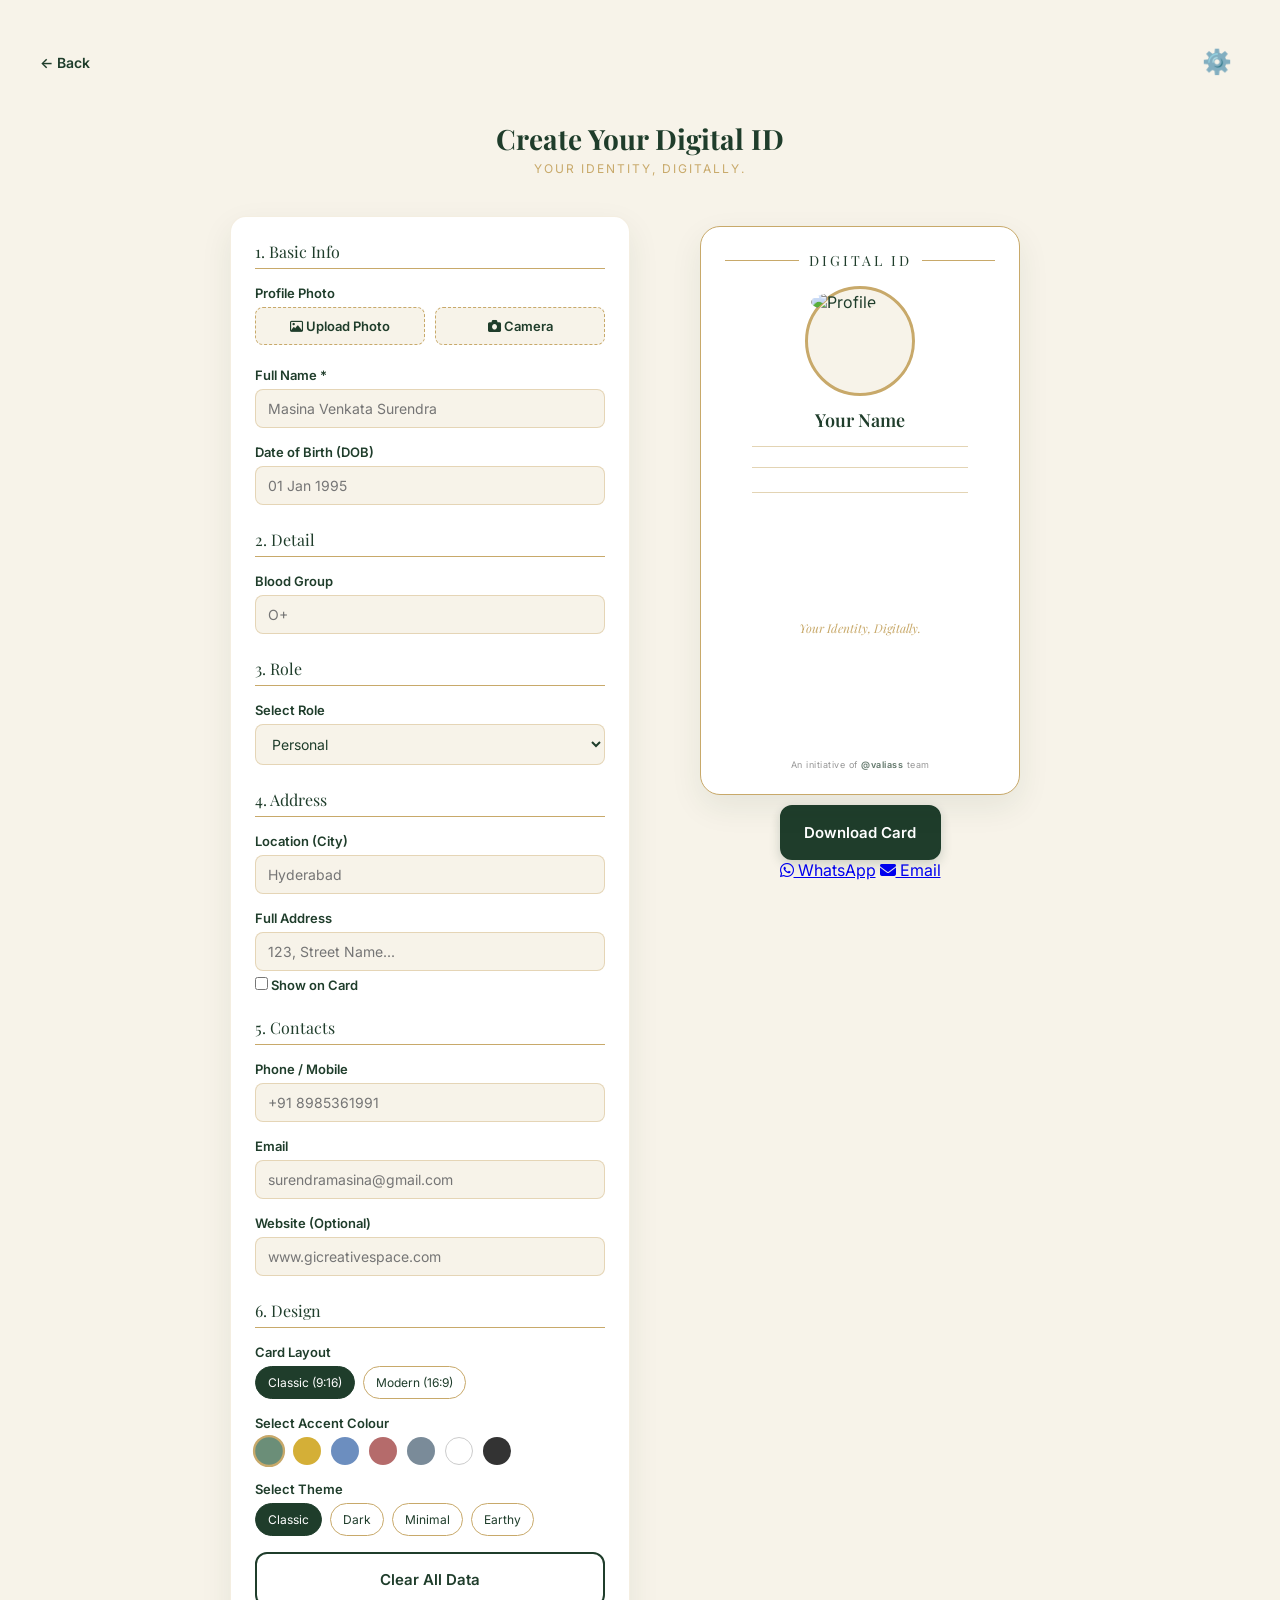
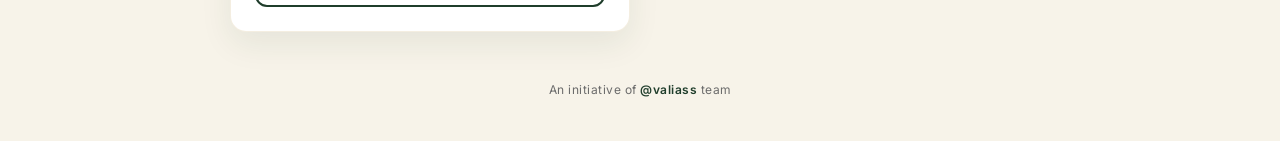
==== commit 0e0cbbbc: "Update generator.html" ====
--- a/generator.html
+++ b/generator.html
@@ -159,6 +159,9 @@
                         <button class="theme-btn" data-theme="earthy" onclick="setTheme('earthy')">Earthy</button>
                     </div>
                 </div>
+
+                <!-- Clear Form Button -->
+                <button id="clearFormBtn" class="btn btn-secondary" style="margin-top: 16px; width: 100%;">Clear All Data</button>
             </div>
 
             <!-- RIGHT SIDE: LIVE PREVIEW -->
@@ -191,7 +194,6 @@
                             
                             <div class="card-divider"></div>
                             
-                            <!-- Extra Details -->
                             <div class="card-extra-details">
                                 <div class="row-details">
                                     <p id="cardDob" class="hidden"><i class="fa-regular fa-calendar accent-icon"></i> <span id="dobText"></span></p>
@@ -207,23 +209,31 @@
                             <p class="card-branding">An initiative of <span class="valiass-link" onclick="openContactPopup(event)">@valiass</span> team</p>
                         </div>
 
-                        <!-- MODERN CARDS (Front & Back) - Hidden by default -->
+                        <!-- MODERN CARDS (Front & Back) -->
                         <div id="modernWrapper" class="modern-wrapper hidden">
                             <!-- Modern Front -->
                             <div id="modernFront" class="id-card theme-classic color-green layout-modern">
-                                <div class="card-photo-container">
-                                    <img id="modernPhoto" src="https://ui-avatars.com/api/?name=User&background=1F3D2B&color=C8A96A&size=150" alt="Profile">
-                                </div>
-                                <div class="modern-text">
-                                    <h2 id="modernName" class="card-name">Your Name</h2>
-                                    <p id="modernRole1" class="card-designation hidden"></p>
-                                    <p id="modernRole2" class="card-org hidden"></p>
+                                <div class="card-header">
+                                    <span class="line"></span> DIGITAL ID <span class="line"></span>
+                                </div>
+                                <div class="modern-body">
+                                    <div class="card-photo-container">
+                                        <img id="modernPhoto" src="https://ui-avatars.com/api/?name=User&background=1F3D2B&color=C8A96A&size=150" alt="Profile">
+                                    </div>
+                                    <div class="modern-text">
+                                        <h2 id="modernName" class="card-name">Your Name</h2>
+                                        <p id="modernRole1" class="card-designation hidden"></p>
+                                        <p id="modernRole2" class="card-org hidden"></p>
+                                    </div>
                                 </div>
                                 <p class="card-branding" style="position: absolute; bottom: 10px; right: 10px;">An initiative of @valiass</p>
                             </div>
                             
                             <!-- Modern Back -->
                             <div id="modernBack" class="id-card theme-classic color-green layout-modern-back">
+                                <div class="card-header">
+                                    <span class="line"></span> DIGITAL ID <span class="line"></span>
+                                </div>
                                 <div class="back-content">
                                     <div class="back-columns">
                                         <div class="back-col">
@@ -238,16 +248,26 @@
                                             <p id="bWebsite" class="hidden"><i class="fa-solid fa-globe accent-icon"></i> <span id="bWebsiteText"></span></p>
                                         </div>
                                     </div>
-                                    <div class="card-divider" style="width: 100%; margin-top: 10px;"></div>
-                                    <p class="card-tagline" style="margin-top: 10px;">Your Identity, Digitally.</p>
-                                    <p class="card-branding">An initiative of <span class="valiass-link" onclick="openContactPopup(event)">@valiass</span> team</p>
+                                    <div class="back-footer">
+                                        <p class="card-tagline">Your Identity, Digitally.</p>
+                                        <p class="card-branding">An initiative of <span class="valiass-link" onclick="openContactPopup(event)">@valiass</span> team</p>
+                                    </div>
                                 </div>
                             </div>
                         </div>
 
                     </div>
 
-                    <button id="downloadBtn" class="btn btn-primary" style="margin-top: 16px; width: 100%; max-width: 320px;">Download Card</button>
+                    <!-- Action Buttons -->
+                    <div class="action-buttons">
+                        <button id="downloadBtn" class="btn btn-primary">Download Card</button>
+                        
+                        <div class="share-buttons">
+                            <a href="#" id="shareWhatsapp" class="btn-share" onclick="shareWhatsApp(event)"><i class="fa-brands fa-whatsapp"></i> WhatsApp</a>
+                            <a href="#" id="shareEmail" class="btn-share" onclick="shareEmail(event)"><i class="fa-solid fa-envelope"></i> Email</a>
+                        </div>
+                    </div>
+
                 </div>
             </div>
 
--- a/css/generator.css
+++ b/css/generator.css
@@ -75,8 +75,7 @@
 }
 .form-group input:focus, .form-group select:focus { border-color: var(--champagne); }
 
-.dob-blood-group { display: flex; gap: 10px; }
-.dob-blood-group input { flex: 1; }
+.checkbox-label { display: flex; align-items: center; gap: 6px; font-size: 12px; color: var(--warm-grey); cursor: pointer; }
 
 .photo-buttons { display: flex; gap: 10px; }
 .btn-upload {
@@ -188,11 +187,9 @@
 .color-black { --accent-color: #333333; }
 
 /* --- Themes --- */
-/* Classic Theme */
 .theme-classic { background-color: var(--white); color: var(--forest-green); }
 .theme-classic .accent-icon { color: var(--accent-color); }
 
-/* Dark Theme */
 .theme-dark { background-color: var(--forest-green); color: var(--white); border-color: var(--forest-light); }
 .theme-dark .card-header, .theme-dark .card-name, .theme-dark .card-org, .theme-dark .card-contact, .theme-dark .card-extra-details, .theme-dark .back-col { color: var(--white); }
 .theme-dark .card-photo-container { background-color: var(--forest-light); border-color: var(--champagne); }
@@ -200,17 +197,29 @@
 .theme-dark .valiass-link { color: var(--white) !important; }
 .theme-dark .accent-icon { color: var(--accent-color); }
 
-/* Minimal Theme */
 .theme-minimal { background-color: #FCFBF7; color: #4A4A4A; border: none; box-shadow: 0 4px 20px rgba(0,0,0,0.05); }
 .theme-minimal .card-header { color: var(--forest-green); }
 .theme-minimal .card-divider { background-color: #E0E0E0; }
 .theme-minimal .card-name { color: var(--forest-green); }
 .theme-minimal .accent-icon { color: var(--accent-color); }
 
-/* Earthy Theme */
 .theme-earthy { background-color: #F4ECE1; color: #5D4037; border-color: #D7CCC8; }
 .theme-earthy .card-header .line, .theme-earthy .card-divider { background-color: #BCAAA4; }
 .theme-earthy .accent-icon { color: var(--accent-color); }
+
+/* --- Crop Modal Specifics --- */
+.crop-container {
+    width: 100%;
+    height: 300px;
+    background: #333;
+    margin-bottom: 16px;
+    border-radius: 8px;
+    overflow: hidden;
+}
+#cropImage {
+    display: block;
+    max-width: 100%;
+}
 
 /* --- Responsive Adjustments --- */
 @media (max-width: 768px) {
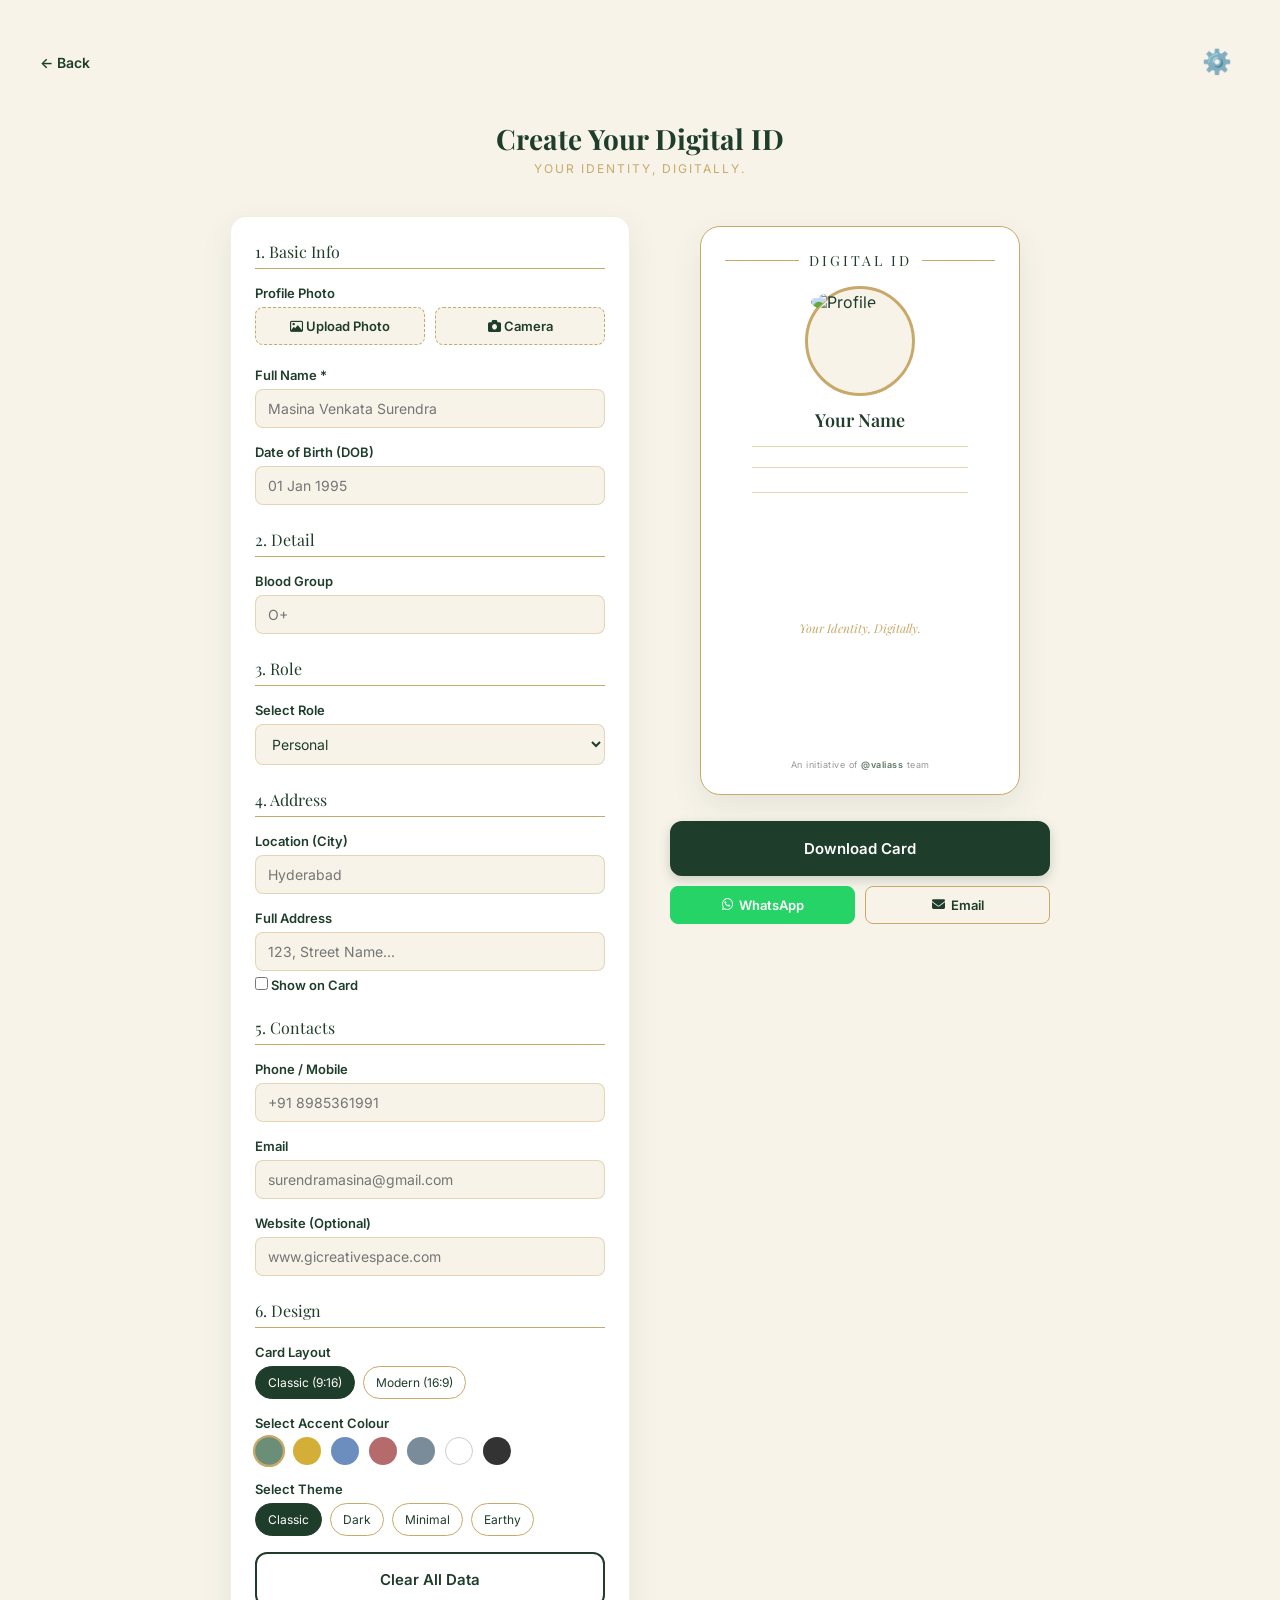
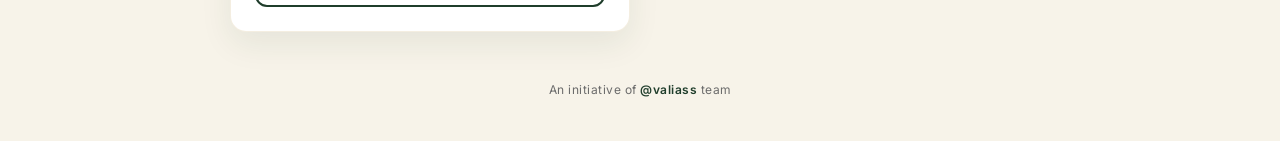
==== commit 33555cfd: "Update generator.html" ====
--- a/generator.html
+++ b/generator.html
@@ -160,7 +160,6 @@
                     </div>
                 </div>
 
-                <!-- Clear Form Button -->
                 <button id="clearFormBtn" class="btn btn-secondary" style="margin-top: 16px; width: 100%;">Clear All Data</button>
             </div>
 
@@ -194,11 +193,10 @@
                             
                             <div class="card-divider"></div>
                             
-                            <div class="card-extra-details">
-                                <div class="row-details">
-                                    <p id="cardDob" class="hidden"><i class="fa-regular fa-calendar accent-icon"></i> <span id="dobText"></span></p>
-                                    <p id="cardBlood" class="hidden"><i class="fa-solid fa-droplet accent-icon"></i> <span id="bloodText"></span></p>
-                                </div>
+                            <!-- Extra Details (Stacked) -->
+                            <div class="card-extra-details stacked">
+                                <p id="cardDob" class="hidden"><i class="fa-regular fa-calendar accent-icon"></i> <span id="dobText"></span></p>
+                                <p id="cardBlood" class="hidden"><i class="fa-solid fa-droplet accent-icon"></i> <span id="bloodText"></span></p>
                                 <p id="cardLocation" class="hidden"><i class="fa-solid fa-location-dot accent-icon"></i> <span id="locationText"></span></p>
                                 <p id="cardAddress" class="hidden"><i class="fa-solid fa-map-location-dot accent-icon"></i> <span id="addressText"></span></p>
                             </div>
@@ -235,6 +233,7 @@
                                     <span class="line"></span> DIGITAL ID <span class="line"></span>
                                 </div>
                                 <div class="back-content">
+                                    <!-- Left & Right Stacked Layout -->
                                     <div class="back-columns">
                                         <div class="back-col">
                                             <p id="bDob" class="hidden"><i class="fa-regular fa-calendar accent-icon"></i> <span id="bDobText"></span></p>
@@ -248,7 +247,9 @@
                                             <p id="bWebsite" class="hidden"><i class="fa-solid fa-globe accent-icon"></i> <span id="bWebsiteText"></span></p>
                                         </div>
                                     </div>
+                                    <!-- Back Footer -->
                                     <div class="back-footer">
+                                        <div class="card-divider" style="width: 100%; margin: 10px 0;"></div>
                                         <p class="card-tagline">Your Identity, Digitally.</p>
                                         <p class="card-branding">An initiative of <span class="valiass-link" onclick="openContactPopup(event)">@valiass</span> team</p>
                                     </div>
--- a/css/generator.css
+++ b/css/generator.css
@@ -163,7 +163,8 @@
 .card-branding { font-size: 9px; opacity: 0.7; transition: color 0.3s; }
 
 /* Modern Layout Specifics */
-#modernFront { flex-direction: row; justify-content: flex-start; gap: 20px; padding: 20px; }
+#modernFront { padding: 20px; justify-content: flex-start; }
+#modernFront .modern-body { display: flex; flex-direction: row; align-items: center; gap: 20px; width: 100%; margin-top: 10px; }
 #modernFront .card-photo-container { width: 80px; height: 80px; margin: 0; flex-shrink: 0; }
 #modernFront .modern-text { display: flex; flex-direction: column; justify-content: center; text-align: left; }
 #modernFront .card-name { text-align: left; font-size: 20px; margin: 0; }
@@ -171,10 +172,23 @@
 #modernFront .card-org { text-align: left; margin: 0; font-size: 14px; }
 
 #modernBack { padding: 20px; }
-.back-content { display: flex; flex-direction: column; height: 100%; justify-content: center; }
-.back-columns { display: flex; justify-content: space-between; width: 100%; }
-.back-col { display: flex; flex-direction: column; gap: 6px; font-size: 11px; }
-.back-col p { display: flex; align-items: center; gap: 8px; }
+#modernBack .back-content { display: flex; flex-direction: column; height: 100%; justify-content: space-between; }
+#modernBack .back-columns { display: flex; justify-content: space-between; width: 100%; margin-top: 10px; }
+#modernBack .back-col { display: flex; flex-direction: column; gap: 8px; font-size: 11px; text-align: left; }
+#modernBack .back-col p { display: flex; align-items: center; gap: 8px; }
+#modernBack .back-footer { margin-top: auto; text-align: center; width: 100%; }
+
+/* --- Action Buttons & Share --- */
+.action-buttons { width: 100%; margin-top: 16px; display: flex; flex-direction: column; gap: 10px; }
+.share-buttons { display: flex; gap: 10px; width: 100%; }
+.btn-share {
+    flex: 1; padding: 10px; border-radius: 8px; text-align: center; text-decoration: none; font-size: 13px; font-weight: 600;
+    display: flex; align-items: center; justify-content: center; gap: 6px; transition: all 0.2s;
+}
+#shareWhatsapp { background: #25D366; color: white; border: 1px solid #25D366; }
+#shareWhatsapp:hover { background: #1DA851; }
+#shareEmail { background: var(--ivory); color: var(--forest-green); border: 1px solid var(--champagne); }
+#shareEmail:hover { background: rgba(200, 169, 106, 0.2); }
 
 /* --- Accent Colors --- */
 .accent-icon { color: var(--accent-color, var(--champagne)); width: 14px; text-align: center; transition: color 0.3s; }
@@ -208,18 +222,8 @@
 .theme-earthy .accent-icon { color: var(--accent-color); }
 
 /* --- Crop Modal Specifics --- */
-.crop-container {
-    width: 100%;
-    height: 300px;
-    background: #333;
-    margin-bottom: 16px;
-    border-radius: 8px;
-    overflow: hidden;
-}
-#cropImage {
-    display: block;
-    max-width: 100%;
-}
+.crop-container { width: 100%; height: 300px; background: #333; margin-bottom: 16px; border-radius: 8px; overflow: hidden; }
+#cropImage { display: block; max-width: 100%; }
 
 /* --- Responsive Adjustments --- */
 @media (max-width: 768px) {
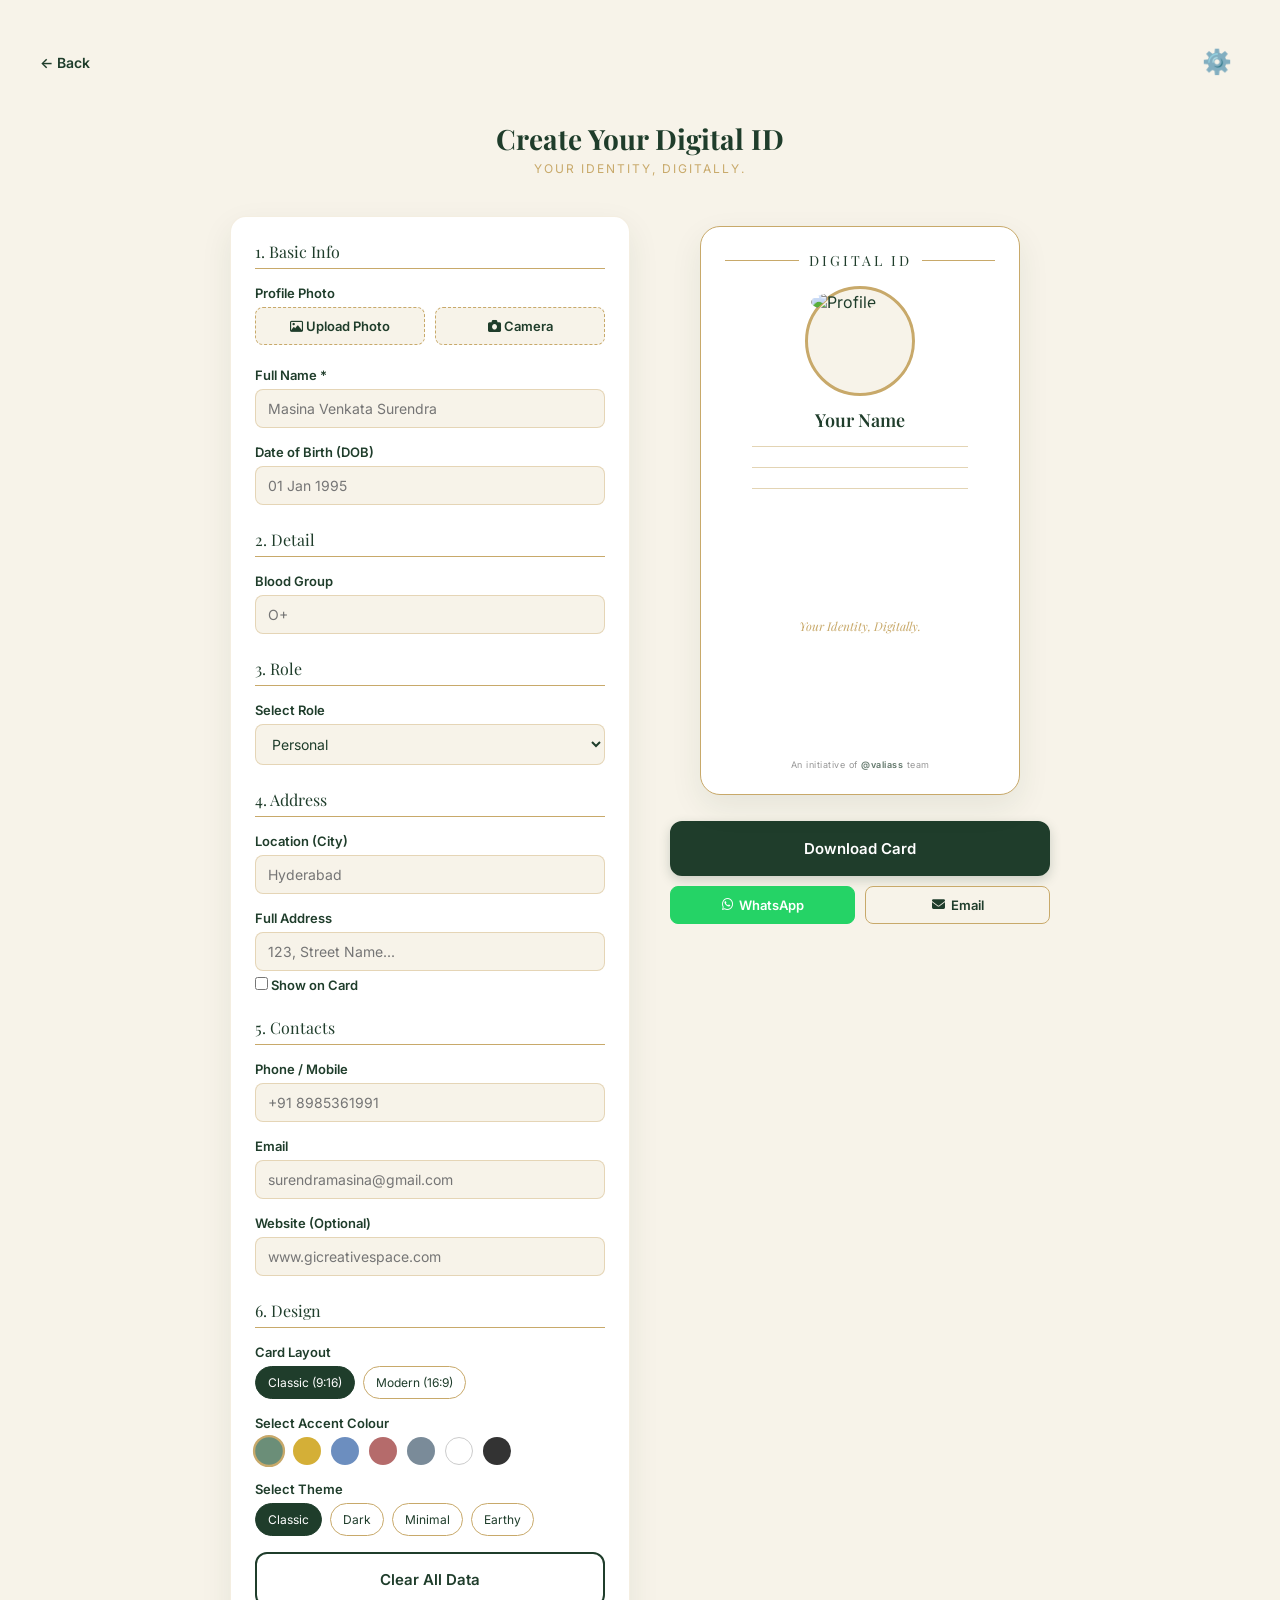
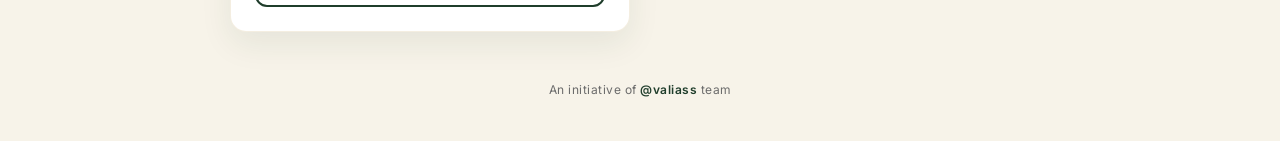
==== commit ac354ae4: "Update generator.html" ====
--- a/generator.html
+++ b/generator.html
@@ -179,26 +179,26 @@
                                 <img id="cardPhoto" src="https://ui-avatars.com/api/?name=User&background=1F3D2B&color=C8A96A&size=150" alt="Profile">
                             </div>
                             
-                            <h2 id="cardName" class="card-name">Your Name</h2>
-                            <p id="cardRole1" class="card-designation hidden"></p>
-                            <p id="cardRole2" class="card-org hidden"></p>
+                            <h2 id="cardName" class="card-name auto-fit-text">Your Name</h2>
+                            <p id="cardRole1" class="card-designation auto-fit-text hidden"></p>
+                            <p id="cardRole2" class="card-org auto-fit-text hidden"></p>
                             
                             <div class="card-divider"></div>
                             
                             <div class="card-contact">
-                                <p id="cardMobile" class="hidden"><i class="fa-solid fa-phone accent-icon"></i> <span id="mobileText"></span></p>
-                                <p id="cardEmail" class="hidden"><i class="fa-solid fa-envelope accent-icon"></i> <span id="emailText"></span></p>
-                                <p id="cardWebsite" class="hidden"><i class="fa-solid fa-globe accent-icon"></i> <span id="websiteText"></span></p>
+                                <p id="cardMobile" class="hidden auto-fit-text"><i class="fa-solid fa-phone accent-icon"></i> <span id="mobileText"></span></p>
+                                <p id="cardEmail" class="hidden auto-fit-text"><i class="fa-solid fa-envelope accent-icon"></i> <span id="emailText"></span></p>
+                                <p id="cardWebsite" class="hidden auto-fit-text"><i class="fa-solid fa-globe accent-icon"></i> <span id="websiteText"></span></p>
                             </div>
                             
                             <div class="card-divider"></div>
                             
                             <!-- Extra Details (Stacked) -->
                             <div class="card-extra-details stacked">
-                                <p id="cardDob" class="hidden"><i class="fa-regular fa-calendar accent-icon"></i> <span id="dobText"></span></p>
-                                <p id="cardBlood" class="hidden"><i class="fa-solid fa-droplet accent-icon"></i> <span id="bloodText"></span></p>
-                                <p id="cardLocation" class="hidden"><i class="fa-solid fa-location-dot accent-icon"></i> <span id="locationText"></span></p>
-                                <p id="cardAddress" class="hidden"><i class="fa-solid fa-map-location-dot accent-icon"></i> <span id="addressText"></span></p>
+                                <p id="cardDob" class="hidden auto-fit-text"><i class="fa-regular fa-calendar accent-icon"></i> <span id="dobText"></span></p>
+                                <p id="cardBlood" class="hidden auto-fit-text"><i class="fa-solid fa-droplet accent-icon"></i> <span id="bloodText"></span></p>
+                                <p id="cardLocation" class="hidden auto-fit-text"><i class="fa-solid fa-location-dot accent-icon"></i> <span id="locationText"></span></p>
+                                <p id="cardAddress" class="hidden auto-fit-text"><i class="fa-solid fa-map-location-dot accent-icon"></i> <span id="addressText"></span></p>
                             </div>
                             
                             <div class="card-divider"></div>
@@ -219,9 +219,9 @@
                                         <img id="modernPhoto" src="https://ui-avatars.com/api/?name=User&background=1F3D2B&color=C8A96A&size=150" alt="Profile">
                                     </div>
                                     <div class="modern-text">
-                                        <h2 id="modernName" class="card-name">Your Name</h2>
-                                        <p id="modernRole1" class="card-designation hidden"></p>
-                                        <p id="modernRole2" class="card-org hidden"></p>
+                                        <h2 id="modernName" class="card-name auto-fit-text">Your Name</h2>
+                                        <p id="modernRole1" class="card-designation auto-fit-text hidden"></p>
+                                        <p id="modernRole2" class="card-org auto-fit-text hidden"></p>
                                     </div>
                                 </div>
                                 <p class="card-branding" style="position: absolute; bottom: 10px; right: 10px;">An initiative of @valiass</p>
@@ -233,21 +233,19 @@
                                     <span class="line"></span> DIGITAL ID <span class="line"></span>
                                 </div>
                                 <div class="back-content">
-                                    <!-- Left & Right Stacked Layout -->
                                     <div class="back-columns">
                                         <div class="back-col">
-                                            <p id="bDob" class="hidden"><i class="fa-regular fa-calendar accent-icon"></i> <span id="bDobText"></span></p>
-                                            <p id="bBlood" class="hidden"><i class="fa-solid fa-droplet accent-icon"></i> <span id="bBloodText"></span></p>
-                                            <p id="bLocation" class="hidden"><i class="fa-solid fa-location-dot accent-icon"></i> <span id="bLocationText"></span></p>
-                                            <p id="bAddress" class="hidden"><i class="fa-solid fa-map-location-dot accent-icon"></i> <span id="bAddressText"></span></p>
+                                            <p id="bDob" class="hidden auto-fit-text"><i class="fa-regular fa-calendar accent-icon"></i> <span id="bDobText"></span></p>
+                                            <p id="bBlood" class="hidden auto-fit-text"><i class="fa-solid fa-droplet accent-icon"></i> <span id="bBloodText"></span></p>
+                                            <p id="bLocation" class="hidden auto-fit-text"><i class="fa-solid fa-location-dot accent-icon"></i> <span id="bLocationText"></span></p>
+                                            <p id="bAddress" class="hidden auto-fit-text"><i class="fa-solid fa-map-location-dot accent-icon"></i> <span id="bAddressText"></span></p>
                                         </div>
                                         <div class="back-col">
-                                            <p id="bMobile" class="hidden"><i class="fa-solid fa-phone accent-icon"></i> <span id="bMobileText"></span></p>
-                                            <p id="bEmail" class="hidden"><i class="fa-solid fa-envelope accent-icon"></i> <span id="bEmailText"></span></p>
-                                            <p id="bWebsite" class="hidden"><i class="fa-solid fa-globe accent-icon"></i> <span id="bWebsiteText"></span></p>
+                                            <p id="bMobile" class="hidden auto-fit-text"><i class="fa-solid fa-phone accent-icon"></i> <span id="bMobileText"></span></p>
+                                            <p id="bEmail" class="hidden auto-fit-text"><i class="fa-solid fa-envelope accent-icon"></i> <span id="bEmailText"></span></p>
+                                            <p id="bWebsite" class="hidden auto-fit-text"><i class="fa-solid fa-globe accent-icon"></i> <span id="bWebsiteText"></span></p>
                                         </div>
                                     </div>
-                                    <!-- Back Footer -->
                                     <div class="back-footer">
                                         <div class="card-divider" style="width: 100%; margin: 10px 0;"></div>
                                         <p class="card-tagline">Your Identity, Digitally.</p>
--- a/css/generator.css
+++ b/css/generator.css
@@ -153,16 +153,30 @@
 .card-contact { width: 100%; display: flex; flex-direction: column; gap: 6px; font-size: 11px; }
 .card-contact p { display: flex; align-items: center; gap: 8px; }
 
-.card-extra-details { width: 100%; display: flex; flex-direction: column; gap: 6px; font-size: 11px; margin-bottom: 4px; }
-.row-details { display: flex; justify-content: flex-start; gap: 12px; }
-.card-extra-details p { display: flex; align-items: center; gap: 8px; }
+/* --- Classic Stacked Details --- */
+.card-extra-details.stacked {
+    display: flex;
+    flex-direction: column;
+    align-items: flex-start;
+    gap: 6px;
+    font-size: 11px;
+    width: 100%;
+    padding-left: 10px;
+}
+
+.card-extra-details.stacked p {
+    display: flex;
+    align-items: center;
+    gap: 8px;
+    margin: 0;
+}
 
 .hidden { display: none !important; }
 
 .card-tagline { font-family: 'Playfair Display', serif; font-style: italic; font-size: 12px; color: var(--champagne); margin-top: auto; margin-bottom: 6px; transition: color 0.3s; }
 .card-branding { font-size: 9px; opacity: 0.7; transition: color 0.3s; }
 
-/* Modern Layout Specifics */
+/* --- Modern Layout Specifics --- */
 #modernFront { padding: 20px; justify-content: flex-start; }
 #modernFront .modern-body { display: flex; flex-direction: row; align-items: center; gap: 20px; width: 100%; margin-top: 10px; }
 #modernFront .card-photo-container { width: 80px; height: 80px; margin: 0; flex-shrink: 0; }
@@ -171,12 +185,54 @@
 #modernFront .card-designation { text-align: left; margin: 0; }
 #modernFront .card-org { text-align: left; margin: 0; font-size: 14px; }
 
+/* --- Modern Back Layout (Fixed Footer) --- */
 #modernBack { padding: 20px; }
-#modernBack .back-content { display: flex; flex-direction: column; height: 100%; justify-content: space-between; }
-#modernBack .back-columns { display: flex; justify-content: space-between; width: 100%; margin-top: 10px; }
-#modernBack .back-col { display: flex; flex-direction: column; gap: 8px; font-size: 11px; text-align: left; }
-#modernBack .back-col p { display: flex; align-items: center; gap: 8px; }
-#modernBack .back-footer { margin-top: auto; text-align: center; width: 100%; }
+#modernBack .back-content { 
+    display: flex; 
+    flex-direction: column; 
+    height: 100%; 
+    justify-content: space-between; 
+}
+
+#modernBack .back-columns { 
+    display: flex; 
+    justify-content: space-between; 
+    width: 100%; 
+    margin-top: 5px; 
+    flex-grow: 1;
+}
+
+#modernBack .back-col { 
+    display: flex; 
+    flex-direction: column; 
+    gap: 8px; 
+    font-size: 11px; 
+    text-align: left; 
+}
+
+#modernBack .back-col p { 
+    display: flex; 
+    align-items: center; 
+    gap: 8px; 
+}
+
+#modernBack .back-footer {
+    text-align: center;
+    width: 100%;
+    margin-top: auto;
+    padding-top: 8px;
+    border-top: 1px solid rgba(200, 169, 106, 0.4);
+}
+
+#modernBack .back-footer .card-tagline { 
+    font-size: 11px; 
+    margin-bottom: 2px; 
+    margin-top: 6px;
+}
+
+#modernBack .back-footer .card-branding { 
+    font-size: 9px; 
+}
 
 /* --- Action Buttons & Share --- */
 .action-buttons { width: 100%; margin-top: 16px; display: flex; flex-direction: column; gap: 10px; }
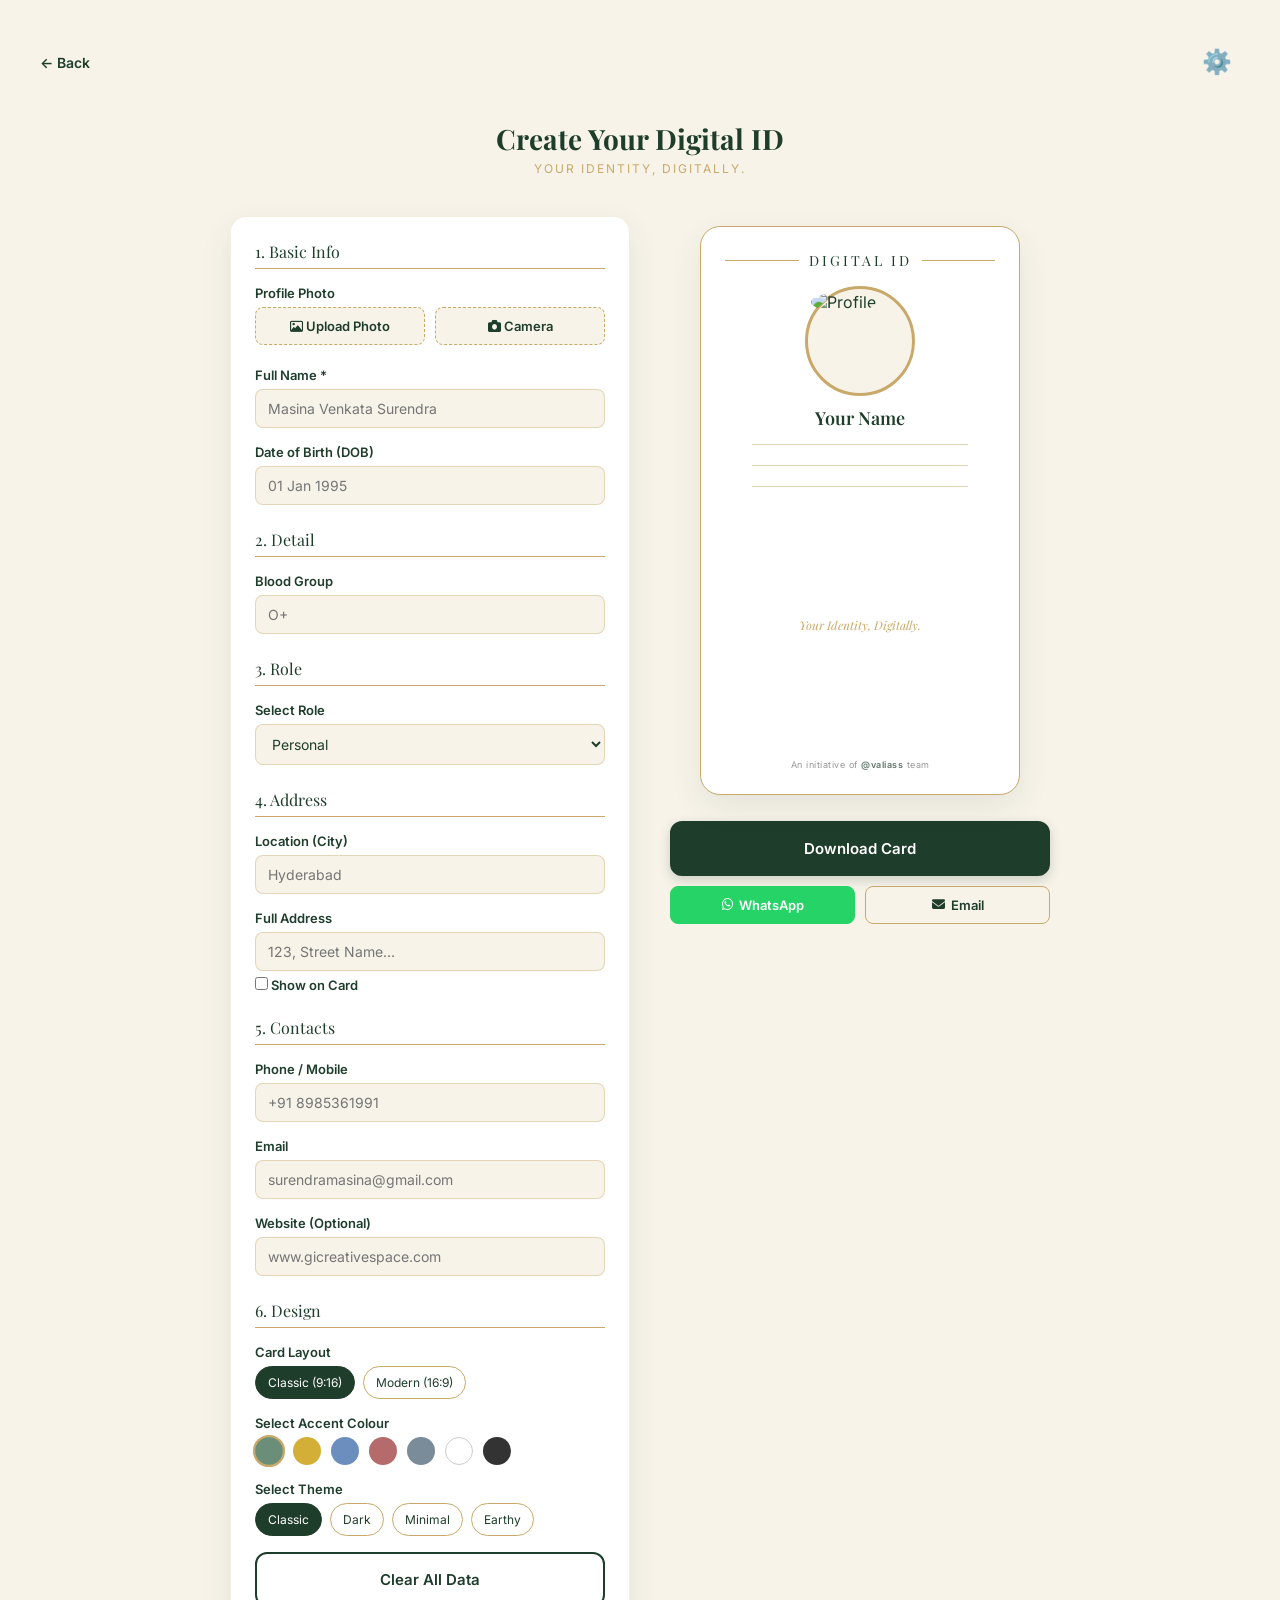
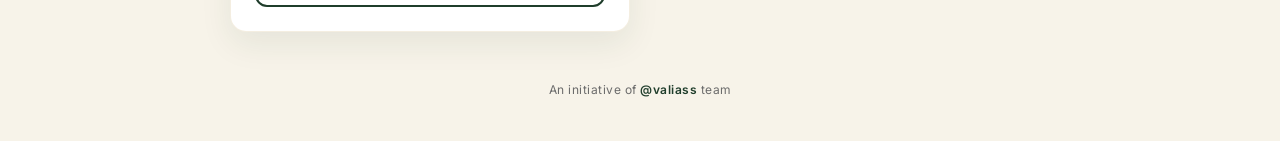
==== commit b1233a8e: "Update generator.html" ====
--- a/generator.html
+++ b/generator.html
@@ -233,21 +233,29 @@
                                     <span class="line"></span> DIGITAL ID <span class="line"></span>
                                 </div>
                                 <div class="back-content">
-                                    <div class="back-columns">
-                                        <div class="back-col">
+                                    
+                                    <!-- Top Section (Side by Side) -->
+                                    <div class="back-top-section">
+                                        <div class="back-row">
                                             <p id="bDob" class="hidden auto-fit-text"><i class="fa-regular fa-calendar accent-icon"></i> <span id="bDobText"></span></p>
                                             <p id="bBlood" class="hidden auto-fit-text"><i class="fa-solid fa-droplet accent-icon"></i> <span id="bBloodText"></span></p>
+                                        </div>
+                                        <div class="back-row">
                                             <p id="bLocation" class="hidden auto-fit-text"><i class="fa-solid fa-location-dot accent-icon"></i> <span id="bLocationText"></span></p>
                                             <p id="bAddress" class="hidden auto-fit-text"><i class="fa-solid fa-map-location-dot accent-icon"></i> <span id="bAddressText"></span></p>
                                         </div>
-                                        <div class="back-col">
-                                            <p id="bMobile" class="hidden auto-fit-text"><i class="fa-solid fa-phone accent-icon"></i> <span id="bMobileText"></span></p>
-                                            <p id="bEmail" class="hidden auto-fit-text"><i class="fa-solid fa-envelope accent-icon"></i> <span id="bEmailText"></span></p>
-                                            <p id="bWebsite" class="hidden auto-fit-text"><i class="fa-solid fa-globe accent-icon"></i> <span id="bWebsiteText"></span></p>
-                                        </div>
-                                    </div>
+                                    </div>
+                                    
+                                    <!-- Bottom Section (Stacked Line by Line) -->
+                                    <div class="back-bottom-section">
+                                        <p id="bMobile" class="hidden auto-fit-text"><i class="fa-solid fa-phone accent-icon"></i> <span id="bMobileText"></span></p>
+                                        <p id="bEmail" class="hidden auto-fit-text"><i class="fa-solid fa-envelope accent-icon"></i> <span id="bEmailText"></span></p>
+                                        <p id="bWebsite" class="hidden auto-fit-text"><i class="fa-solid fa-globe accent-icon"></i> <span id="bWebsiteText"></span></p>
+                                    </div>
+
+                                    <!-- Back Footer -->
                                     <div class="back-footer">
-                                        <div class="card-divider" style="width: 100%; margin: 10px 0;"></div>
+                                        <div class="card-divider" style="width: 100%; margin: 5px 0;"></div>
                                         <p class="card-tagline">Your Identity, Digitally.</p>
                                         <p class="card-branding">An initiative of <span class="valiass-link" onclick="openContactPopup(event)">@valiass</span> team</p>
                                     </div>
--- a/css/generator.css
+++ b/css/generator.css
@@ -128,14 +128,11 @@
     transition: all 0.3s ease;
 }
 
-/* Classic Card Specific */
 #classicCard { aspect-ratio: 9 / 16; }
-
-/* Modern Cards Specific */
 .modern-wrapper { width: 100%; display: flex; flex-direction: column; gap: 16px; }
 #modernFront, #modernBack { aspect-ratio: 16 / 9; }
 
-/* Card Content */
+/* Card Content Base */
 .card-header {
     display: flex; align-items: center; justify-content: center; gap: 10px; width: 100%;
     font-family: 'Playfair Display', serif; font-size: 14px; letter-spacing: 3px; margin-bottom: 16px;
@@ -144,14 +141,30 @@
 
 .card-photo-container {
     width: 110px; height: 110px; border-radius: 50%; border: 3px solid var(--champagne); padding: 3px; margin-bottom: 12px; background: var(--ivory);
+    flex-shrink: 0;
 }
 .card-photo-container img { width: 100%; height: 100%; object-fit: cover; border-radius: 50%; }
+
 .card-name { font-family: 'Playfair Display', serif; font-size: 18px; text-align: center; margin-bottom: 4px; }
 .card-designation { font-size: 10px; letter-spacing: 2px; text-transform: uppercase; color: var(--champagne); font-weight: 600; margin-bottom: 4px; }
 .card-org { font-size: 12px; margin-bottom: 12px; text-align: center; }
-.card-divider { width: 80%; height: 1px; background: var(--champagne); opacity: 0.5; margin: 10px 0; }
+.card-divider { width: 80%; height: 1px; background: var(--champagne); opacity: 0.5; margin: 10px 0; flex-shrink: 0; }
 .card-contact { width: 100%; display: flex; flex-direction: column; gap: 6px; font-size: 11px; }
 .card-contact p { display: flex; align-items: center; gap: 8px; }
+
+/* --- Auto-Fit Text Rules --- */
+.auto-fit-text, .auto-fit-text span {
+    word-break: break-word;
+    white-space: normal;
+    line-height: 1.2;
+}
+
+/* ఈమెయిల్ మరియు వెబ్‌సైట్ అజీబుగా కట్ అవ్వకుండా ఒకే లైన్‌లో ఉంచడం */
+#bEmailText, #bWebsiteText {
+    white-space: nowrap;
+    overflow: hidden;
+    text-overflow: clip;
+}
 
 /* --- Classic Stacked Details --- */
 .card-extra-details.stacked {
@@ -163,30 +176,28 @@
     width: 100%;
     padding-left: 10px;
 }
-
-.card-extra-details.stacked p {
-    display: flex;
-    align-items: center;
-    gap: 8px;
-    margin: 0;
-}
+.card-extra-details.stacked p { display: flex; align-items: flex-start; gap: 8px; margin: 0; }
 
 .hidden { display: none !important; }
-
 .card-tagline { font-family: 'Playfair Display', serif; font-style: italic; font-size: 12px; color: var(--champagne); margin-top: auto; margin-bottom: 6px; transition: color 0.3s; }
 .card-branding { font-size: 9px; opacity: 0.7; transition: color 0.3s; }
 
-/* --- Modern Layout Specifics --- */
+/* --- Modern Front Layout --- */
 #modernFront { padding: 20px; justify-content: flex-start; }
 #modernFront .modern-body { display: flex; flex-direction: row; align-items: center; gap: 20px; width: 100%; margin-top: 10px; }
-#modernFront .card-photo-container { width: 80px; height: 80px; margin: 0; flex-shrink: 0; }
-#modernFront .modern-text { display: flex; flex-direction: column; justify-content: center; text-align: left; }
+#modernFront .card-photo-container { width: 80px; height: 80px; margin: 0; }
+#modernFront .modern-text { display: flex; flex-direction: column; justify-content: center; text-align: left; flex: 1; min-width: 0; }
 #modernFront .card-name { text-align: left; font-size: 20px; margin: 0; }
 #modernFront .card-designation { text-align: left; margin: 0; }
 #modernFront .card-org { text-align: left; margin: 0; font-size: 14px; }
 
 /* --- Modern Back Layout (Fixed Footer) --- */
-#modernBack { padding: 20px; }
+#modernBack { 
+    padding: 15px 20px 10px 20px;
+    display: flex;
+    flex-direction: column;
+}
+
 #modernBack .back-content { 
     display: flex; 
     flex-direction: column; 
@@ -198,40 +209,44 @@
     display: flex; 
     justify-content: space-between; 
     width: 100%; 
-    margin-top: 5px; 
-    flex-grow: 1;
+    gap: 10px;
 }
 
 #modernBack .back-col { 
     display: flex; 
     flex-direction: column; 
-    gap: 8px; 
-    font-size: 11px; 
+    gap: 4px; 
+    font-size: 10px; 
     text-align: left; 
+    line-height: 1.2;
+    flex: 1;
+    min-width: 0;
 }
 
 #modernBack .back-col p { 
     display: flex; 
     align-items: center; 
-    gap: 8px; 
+    gap: 6px; 
+    margin: 0;
 }
 
 #modernBack .back-footer {
     text-align: center;
     width: 100%;
-    margin-top: auto;
-    padding-top: 8px;
+    margin-top: 5px;
+    padding-top: 5px;
     border-top: 1px solid rgba(200, 169, 106, 0.4);
+    flex-shrink: 0;
 }
 
 #modernBack .back-footer .card-tagline { 
-    font-size: 11px; 
-    margin-bottom: 2px; 
-    margin-top: 6px;
+    font-size: 10px; 
+    margin-bottom: 0px; 
+    margin-top: 0px;
 }
 
 #modernBack .back-footer .card-branding { 
-    font-size: 9px; 
+    font-size: 8px; 
 }
 
 /* --- Action Buttons & Share --- */
@@ -246,8 +261,8 @@
 #shareEmail { background: var(--ivory); color: var(--forest-green); border: 1px solid var(--champagne); }
 #shareEmail:hover { background: rgba(200, 169, 106, 0.2); }
 
-/* --- Accent Colors --- */
-.accent-icon { color: var(--accent-color, var(--champagne)); width: 14px; text-align: center; transition: color 0.3s; }
+/* --- Accent Colors & Themes --- */
+.accent-icon { color: var(--accent-color, var(--champagne)); width: 14px; text-align: center; transition: color 0.3s; flex-shrink: 0; }
 .color-green { --accent-color: #6B8E78; }
 .color-gold { --accent-color: #D4AF37; }
 .color-blue { --accent-color: #6C8EBF; }
@@ -256,7 +271,6 @@
 .color-white { --accent-color: #FFFFFF; }
 .color-black { --accent-color: #333333; }
 
-/* --- Themes --- */
 .theme-classic { background-color: var(--white); color: var(--forest-green); }
 .theme-classic .accent-icon { color: var(--accent-color); }
 
@@ -277,11 +291,15 @@
 .theme-earthy .card-header .line, .theme-earthy .card-divider { background-color: #BCAAA4; }
 .theme-earthy .accent-icon { color: var(--accent-color); }
 
-/* --- Crop Modal Specifics --- */
+/* --- Crop & Modals --- */
 .crop-container { width: 100%; height: 300px; background: #333; margin-bottom: 16px; border-radius: 8px; overflow: hidden; }
 #cropImage { display: block; max-width: 100%; }
-
-/* --- Responsive Adjustments --- */
+.modal { position: fixed; top: 0; left: 0; width: 100%; height: 100%; background: rgba(31, 61, 43, 0.6); display: flex; justify-content: center; align-items: center; z-index: 1000; backdrop-filter: blur(3px); }
+.modal-content { background: var(--white); padding: 24px; border-radius: 16px; text-align: center; width: 90%; max-width: 300px; box-shadow: 0 10px 30px rgba(0,0,0,0.2); }
+.contact-buttons { display: flex; flex-direction: column; gap: 10px; margin: 20px 0; }
+.close-btn { background: transparent; border: none; color: var(--warm-grey); cursor: pointer; }
+
+/* --- Responsive & Nav --- */
 @media (max-width: 768px) {
     .generator-layout { flex-direction: column; align-items: center; }
     .form-section { width: 100%; max-width: 100%; }
@@ -291,15 +309,7 @@
     #classicCard { width: 100%; max-width: 320px; }
     #modernFront, #modernBack { width: 100%; max-width: 380px; }
 }
-
-/* --- Top Nav & Links --- */
 .top-nav { width: 100%; display: flex; justify-content: space-between; align-items: center; padding: 16px 24px; }
 .back-btn { color: var(--forest-green); text-decoration: none; font-weight: 600; font-size: 14px; }
 .valiass-link { color: var(--forest-green); font-weight: 600; cursor: pointer; text-decoration: none; }
 .valiass-link:hover { text-decoration: underline; }
-
-/* --- Modal --- */
-.modal { position: fixed; top: 0; left: 0; width: 100%; height: 100%; background: rgba(31, 61, 43, 0.6); display: flex; justify-content: center; align-items: center; z-index: 1000; backdrop-filter: blur(3px); }
-.modal-content { background: var(--white); padding: 24px; border-radius: 16px; text-align: center; width: 90%; max-width: 300px; box-shadow: 0 10px 30px rgba(0,0,0,0.2); }
-.contact-buttons { display: flex; flex-direction: column; gap: 10px; margin: 20px 0; }
-.close-btn { background: transparent; border: none; color: var(--warm-grey); cursor: pointer; }
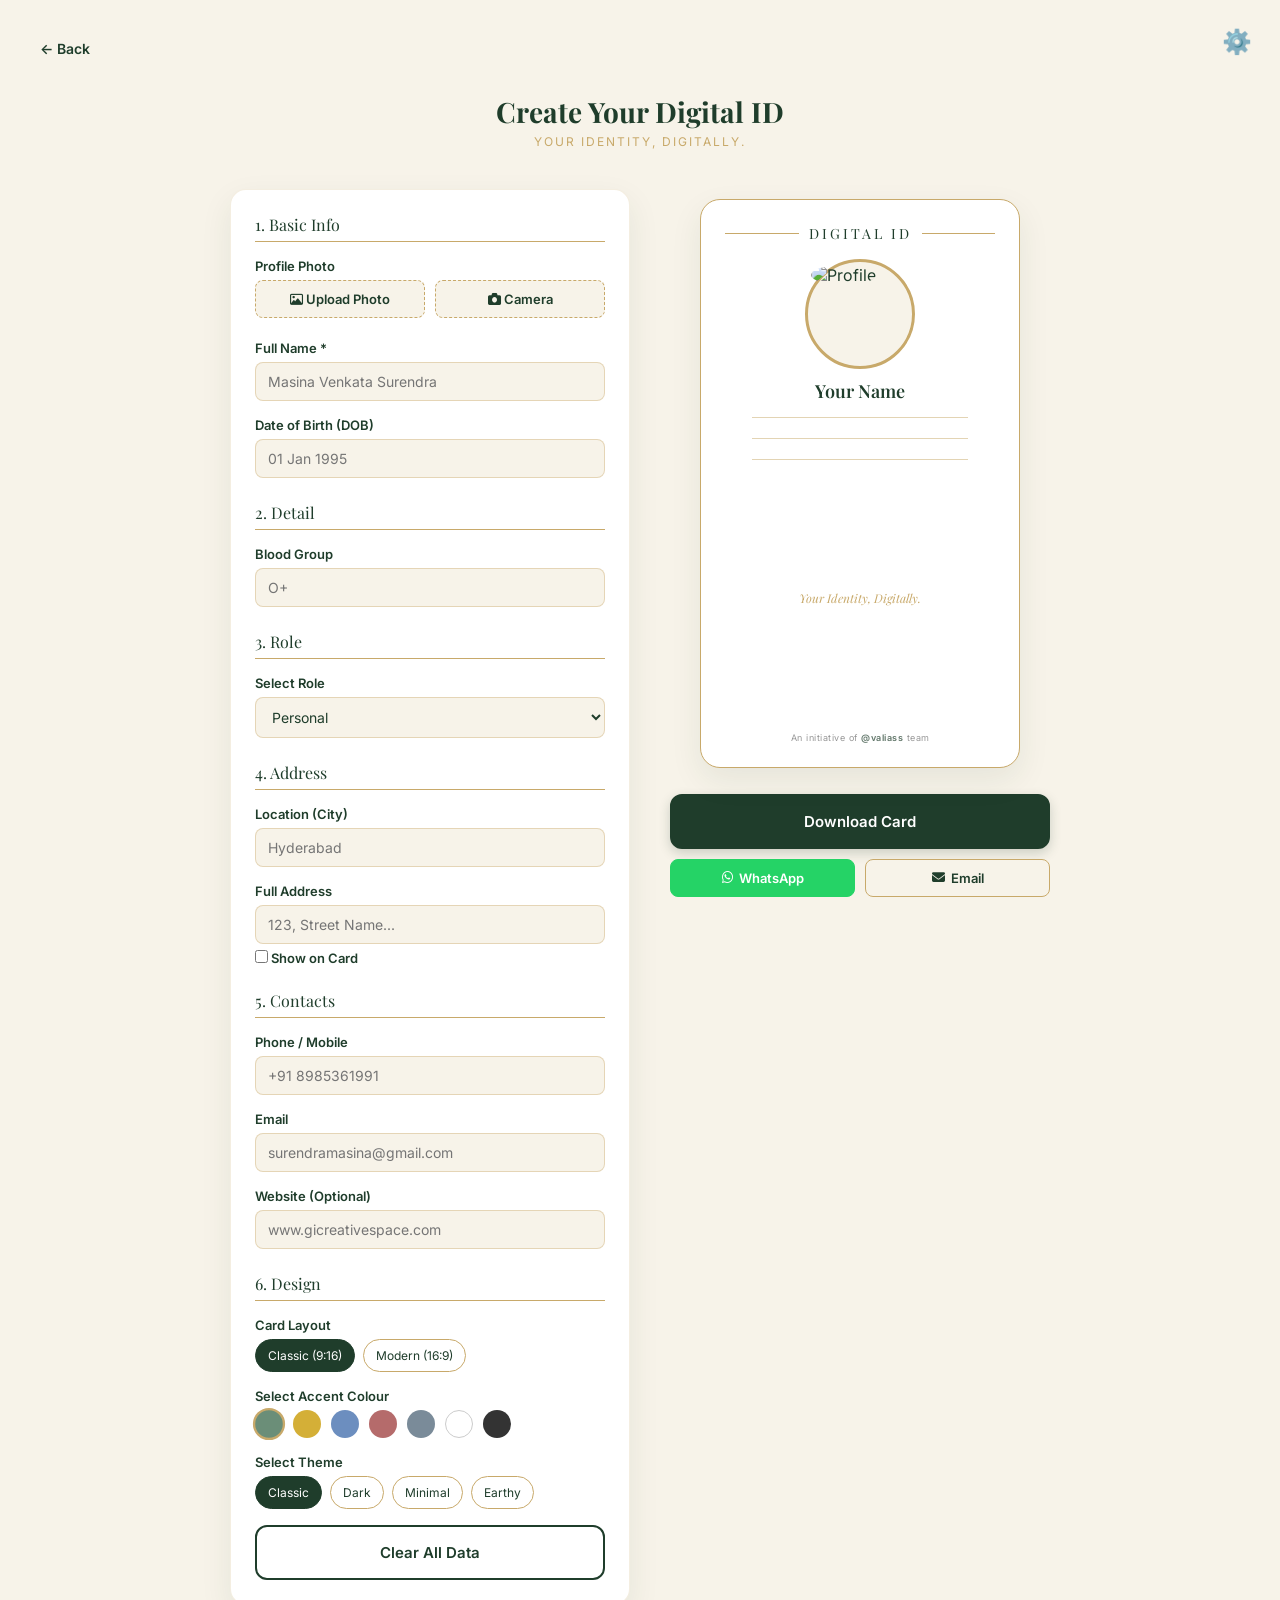
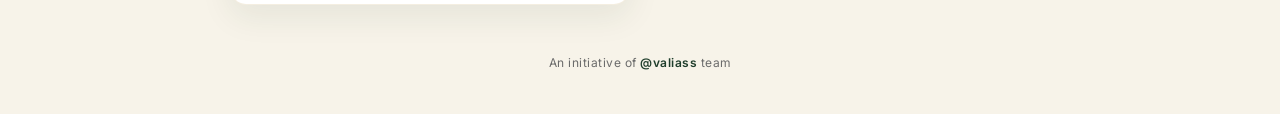
==== commit 3bd5efc8: "Update generator.html" ====
--- a/generator.html
+++ b/generator.html
@@ -28,10 +28,22 @@
 </head>
 <body>
 
-    <!-- Top Bar -->
-    <div class="top-nav">
+    <!-- Top Right Settings Menu -->
+    <div class="top-settings-wrapper">
+        <button id="settingsBtn" class="settings-icon">⚙️</button>
+        <div id="settingsDropdown" class="settings-dropdown hidden">
+            <button id="clearCacheBtn" class="dropdown-item">
+                🔄 Refresh App (Clear Cache)
+            </button>
+            <button id="closeSettingsBtn" class="dropdown-item close-item">
+                ❌ Close
+            </button>
+        </div>
+    </div>
+
+    <!-- Top Bar (Back Button) -->
+    <div class="top-nav" style="justify-content: flex-start; padding-top: 16px;">
         <a href="index.html" class="back-btn">← Back</a>
-        <button id="settingsBtn" class="settings-icon">⚙️</button>
     </div>
 
     <div class="generator-container">
--- a/css/generator.css
+++ b/css/generator.css
@@ -159,13 +159,6 @@
     line-height: 1.2;
 }
 
-/* ఈమెయిల్ మరియు వెబ్‌సైట్ అజీబుగా కట్ అవ్వకుండా ఒకే లైన్‌లో ఉంచడం */
-#bEmailText, #bWebsiteText {
-    white-space: nowrap;
-    overflow: hidden;
-    text-overflow: clip;
-}
-
 /* --- Classic Stacked Details --- */
 .card-extra-details.stacked {
     display: flex;
@@ -191,7 +184,7 @@
 #modernFront .card-designation { text-align: left; margin: 0; }
 #modernFront .card-org { text-align: left; margin: 0; font-size: 14px; }
 
-/* --- Modern Back Layout (Fixed Footer) --- */
+/* --- Modern Back Layout (Fixed Footer & New Sections) --- */
 #modernBack { 
     padding: 15px 20px 10px 20px;
     display: flex;
@@ -205,37 +198,57 @@
     justify-content: space-between; 
 }
 
-#modernBack .back-columns { 
-    display: flex; 
-    justify-content: space-between; 
-    width: 100%; 
+/* Top Section: Side by Side */
+#modernBack .back-top-section {
+    display: flex;
+    flex-direction: column;
+    gap: 6px;
+    width: 100%;
+    margin-bottom: 10px;
+}
+
+#modernBack .back-row {
+    display: flex;
+    justify-content: space-between;
+    width: 100%;
     gap: 10px;
 }
 
-#modernBack .back-col { 
-    display: flex; 
-    flex-direction: column; 
-    gap: 4px; 
-    font-size: 10px; 
-    text-align: left; 
-    line-height: 1.2;
+#modernBack .back-row p {
+    display: flex;
+    align-items: flex-start;
+    gap: 6px;
+    margin: 0;
+    font-size: 10px;
     flex: 1;
     min-width: 0;
-}
-
-#modernBack .back-col p { 
-    display: flex; 
-    align-items: center; 
-    gap: 6px; 
+    text-align: left;
+}
+
+/* Bottom Section: Left Aligned Stack */
+#modernBack .back-bottom-section {
+    display: flex;
+    flex-direction: column;
+    align-items: flex-start;
+    gap: 5px;
+    width: 100%;
+}
+
+#modernBack .back-bottom-section p {
+    display: flex;
+    align-items: center;
+    gap: 6px;
     margin: 0;
-}
-
+    font-size: 10px;
+    width: 100%;
+}
+
+/* Footer */
 #modernBack .back-footer {
     text-align: center;
     width: 100%;
-    margin-top: 5px;
+    margin-top: auto;
     padding-top: 5px;
-    border-top: 1px solid rgba(200, 169, 106, 0.4);
     flex-shrink: 0;
 }
 
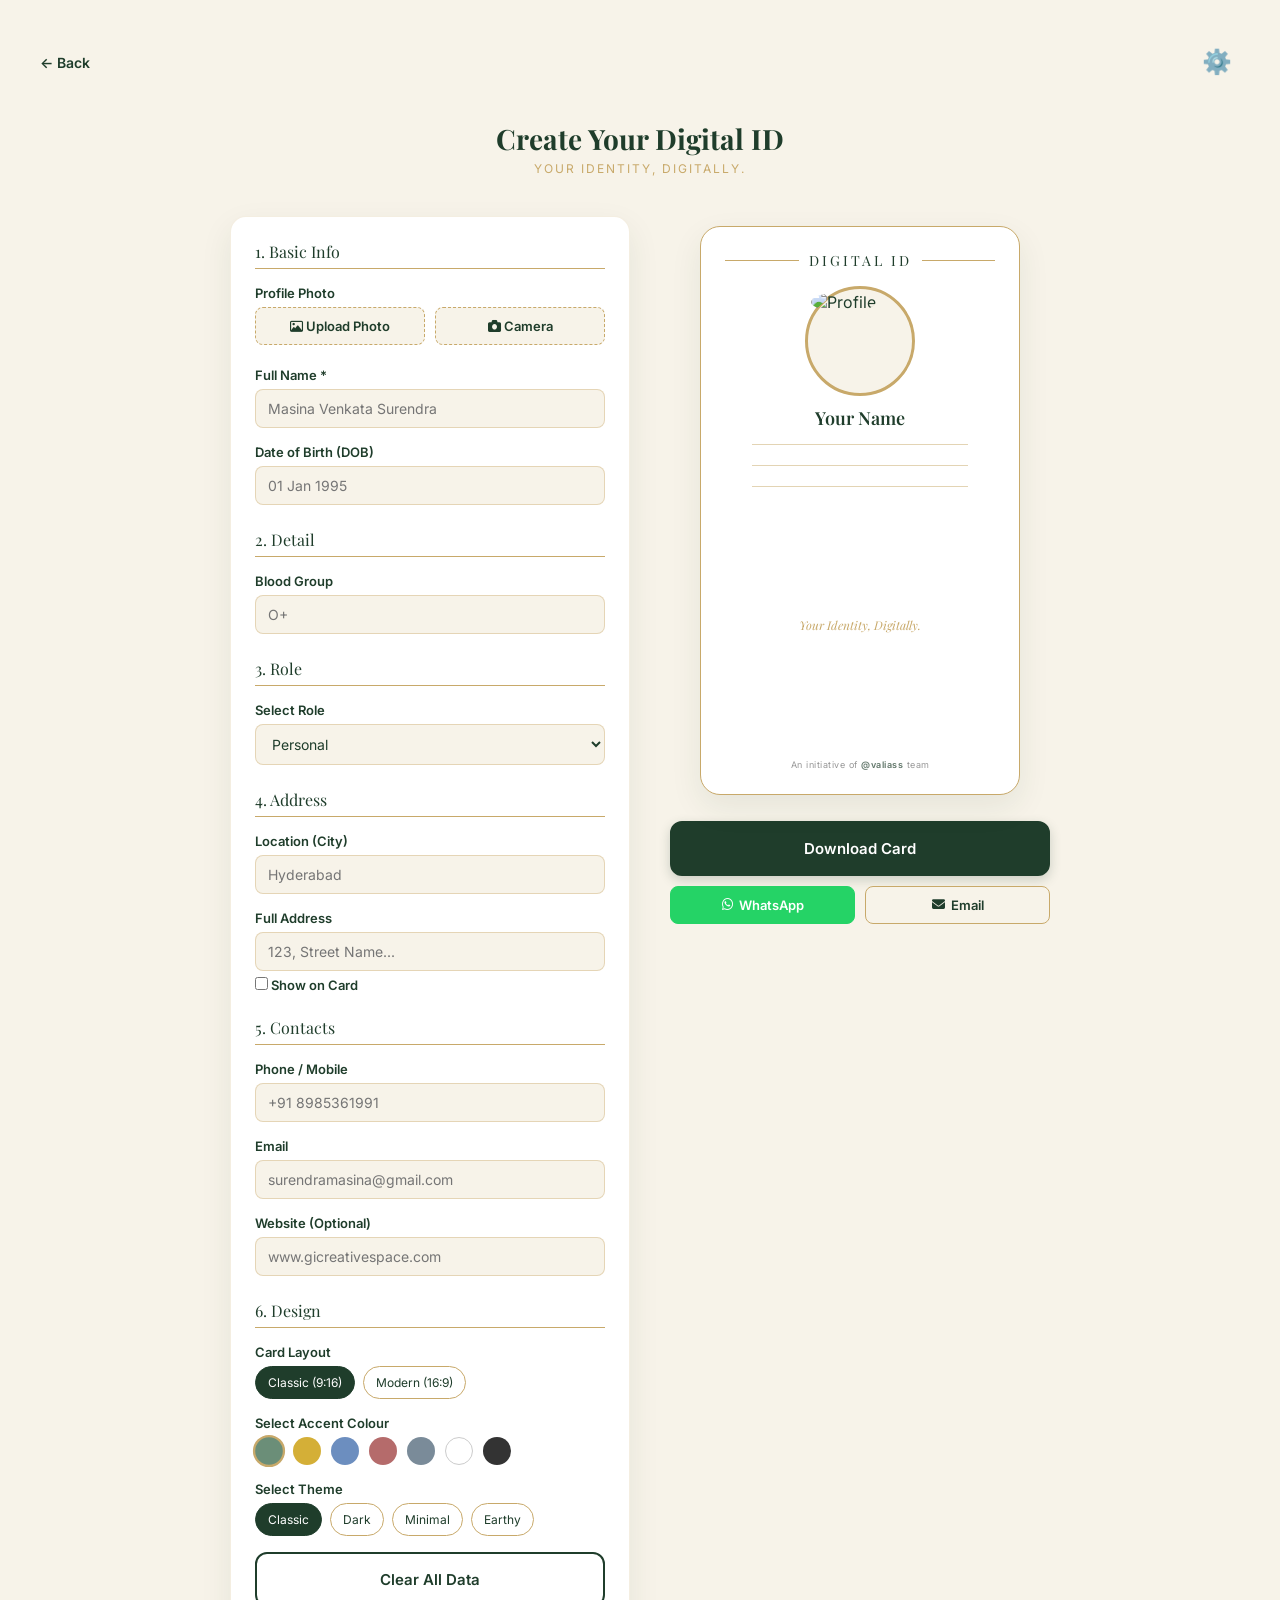
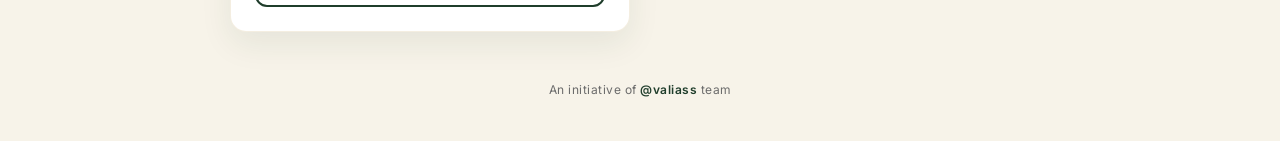
==== commit 3635f520: "Update generator.html" ====
--- a/generator.html
+++ b/generator.html
@@ -28,22 +28,10 @@
 </head>
 <body>
 
-    <!-- Top Right Settings Menu -->
-    <div class="top-settings-wrapper">
+    <!-- Top Bar -->
+    <div class="top-nav">
+        <a href="index.html" class="back-btn">← Back</a>
         <button id="settingsBtn" class="settings-icon">⚙️</button>
-        <div id="settingsDropdown" class="settings-dropdown hidden">
-            <button id="clearCacheBtn" class="dropdown-item">
-                🔄 Refresh App (Clear Cache)
-            </button>
-            <button id="closeSettingsBtn" class="dropdown-item close-item">
-                ❌ Close
-            </button>
-        </div>
-    </div>
-
-    <!-- Top Bar (Back Button) -->
-    <div class="top-nav" style="justify-content: flex-start; padding-top: 16px;">
-        <a href="index.html" class="back-btn">← Back</a>
     </div>
 
     <div class="generator-container">
